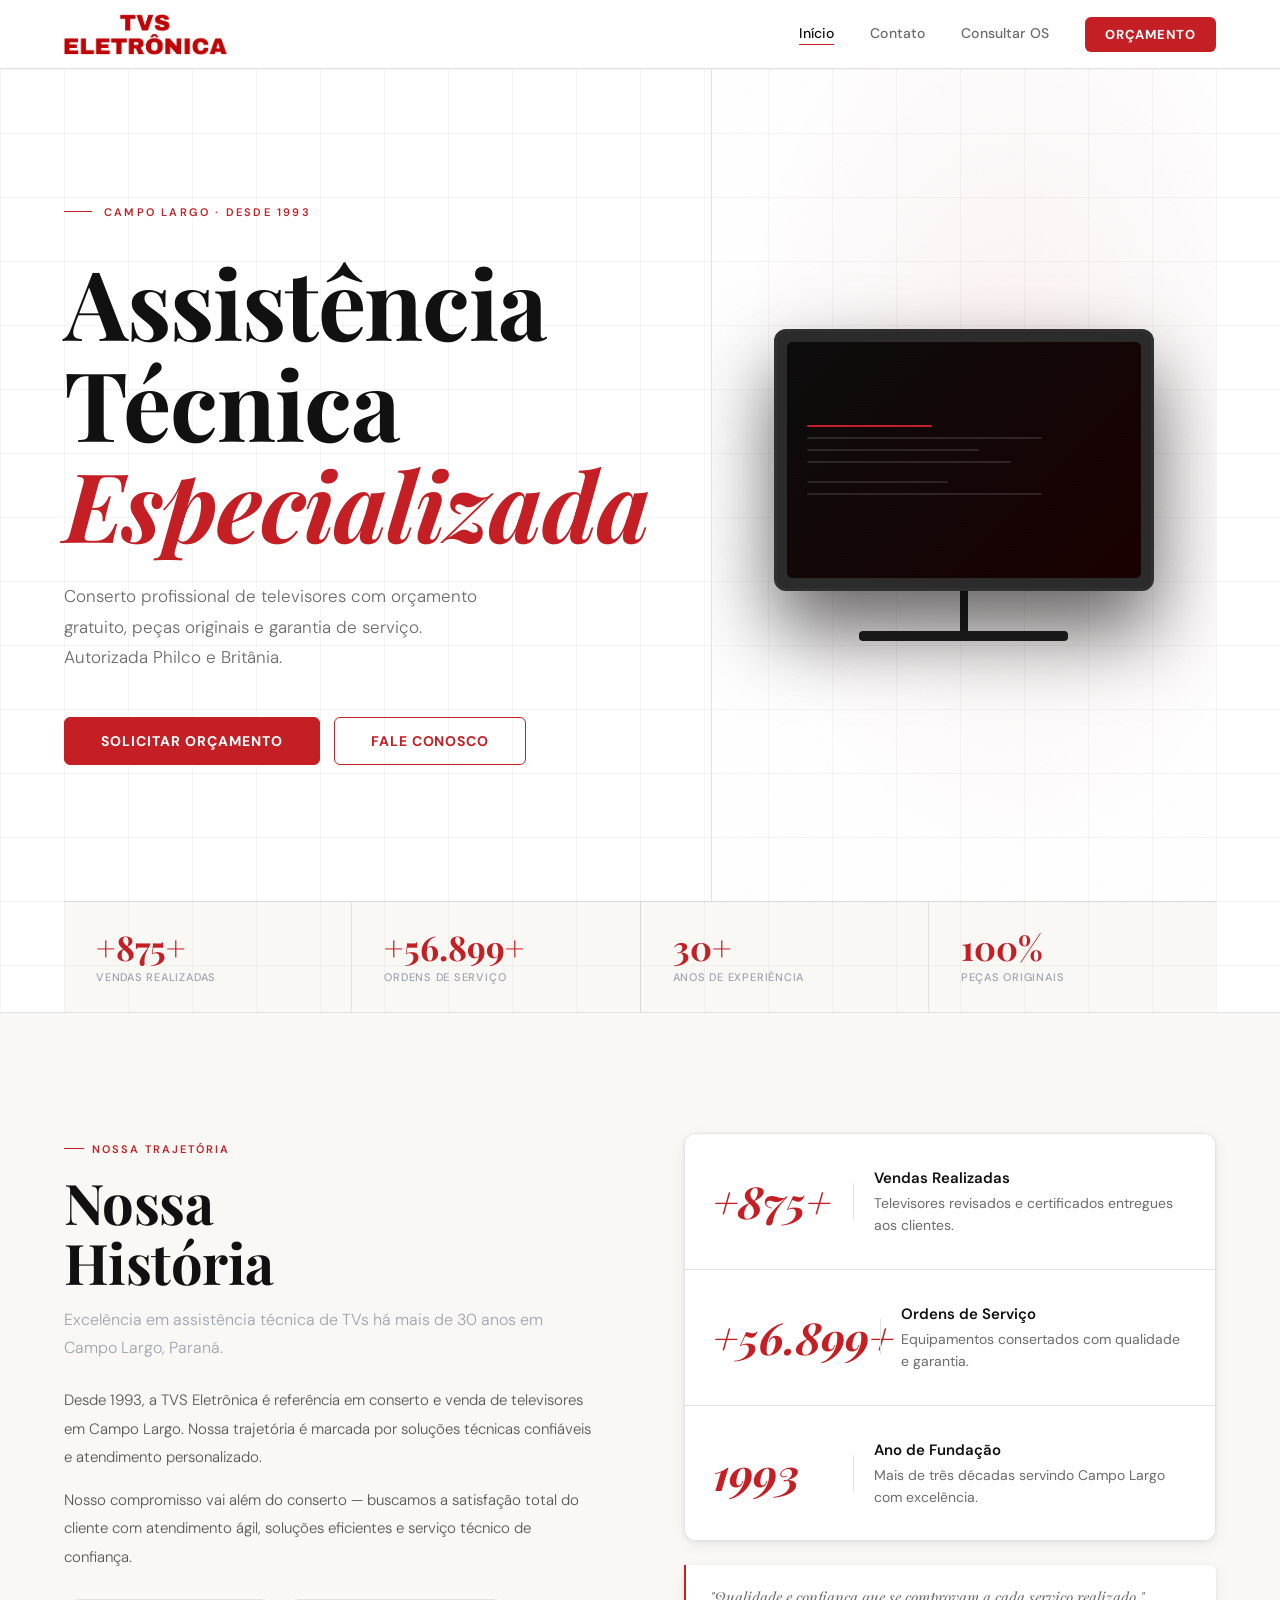
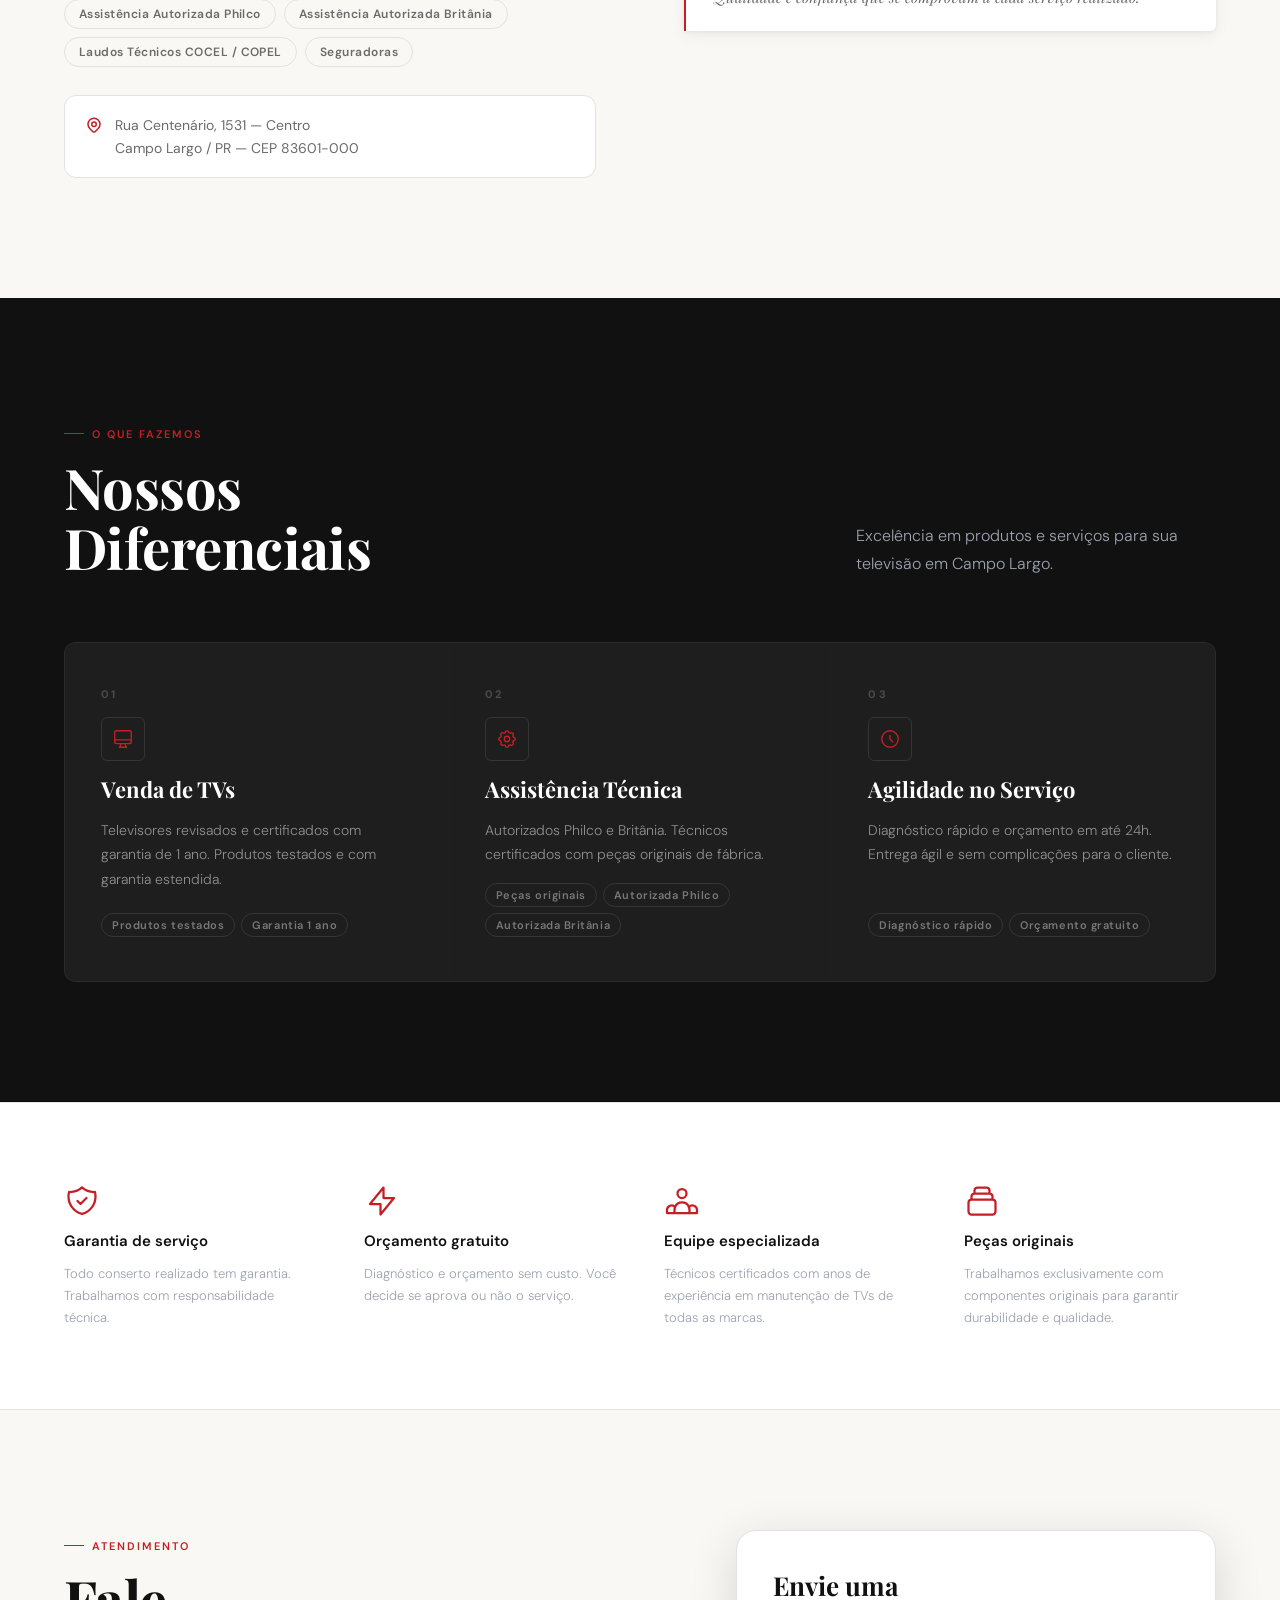
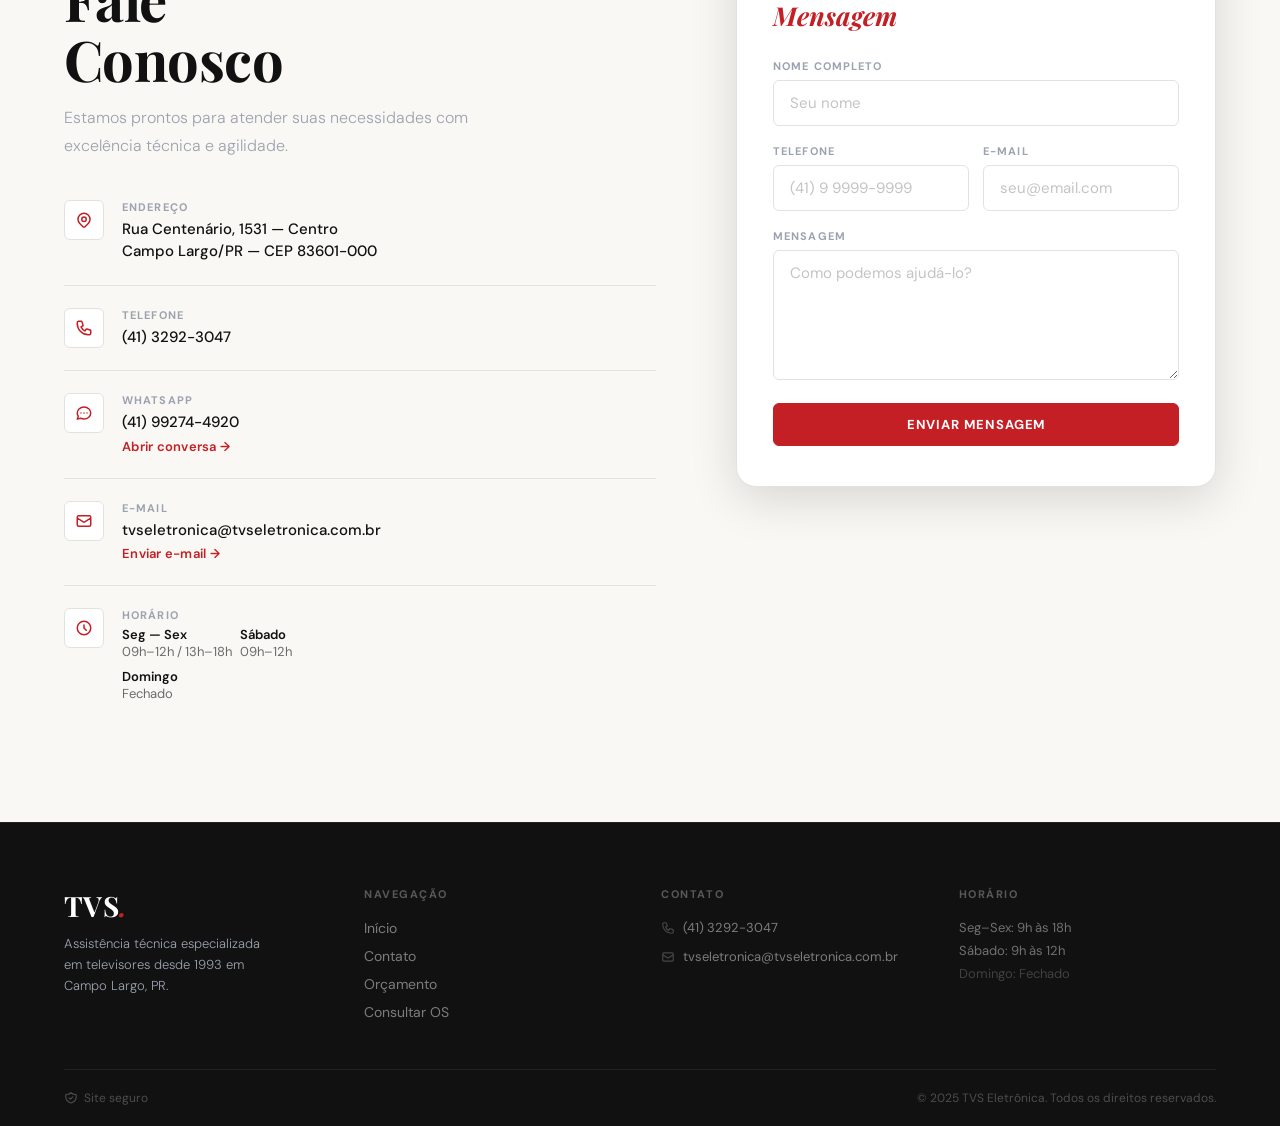
==== index.html @ 5da354c0 "Initial commit" ====
<!DOCTYPE html>
<html lang="pt-BR">
<head>
  <meta charset="UTF-8" />
  <meta name="viewport" content="width=device-width, initial-scale=1.0" />
  <title>TVS Eletrônica | Assistência Técnica em Campo Largo</title>
  <meta name="description" content="Assistência técnica especializada em televisores em Campo Largo/PR. +30 anos, autorizada Philco e Britânia. Orçamento gratuito." />
  <link rel="icon" type="image/x-icon"  href="img/favicon.ico" />
  <link rel="icon" type="image/svg+xml" href="img/favicon.svg" />
  <link rel="icon" type="image/png" sizes="96x96" href="img/favicon-96x96.png" />
  <link rel="apple-touch-icon" href="img/apple-touch-icon.png" />
  <link rel="stylesheet" href="css/style.css" />
</head>
<body>

<div id="page-loader"><div class="loader-mark">TVS<em>.</em></div></div>
<div id="toast-container" class="toast-wrap"></div>

<!-- ===== HEADER ===== -->
<header class="site-header">
  <div class="container header-inner">
    <a href="/" class="site-logo">
      <img src="img/tvs-logo.png"
           onerror="this.style.display='none';this.nextElementSibling.style.display='flex'"
           class="logo-img" alt="TVS Eletrônica" />
      <span class="logo-text" style="display:none">TVS<em>.</em></span>
    </a>
    <nav class="site-nav">
      <a href="/"        class="nav-link active">Início</a>
      <a href="/contato"      class="nav-link">Contato</a>
      <a href="/consultar-os" class="nav-link">Consultar OS</a>
      <a href="/orcamento"    class="btn-cta-nav">Orçamento</a>
    </nav>
    <button id="hamburger" class="hamburger" aria-label="Menu">
      <span></span><span></span><span></span>
    </button>
  </div>
</header>

<!-- Mobile Drawer -->
<div id="mobile-drawer" class="mobile-drawer">
  <div id="drawer-back" class="drawer-back"></div>
  <div class="drawer-panel">
    <button id="drawer-close" class="drawer-close">&#x2715;</button>
    <img src="img/tvs-logo.png"
         onerror="this.style.display='none'" class="drawer-logo" alt="TVS" />
    <nav class="drawer-nav">
      <a href="/"        class="drawer-link">Início</a>
      <a href="/contato"      class="drawer-link">Contato</a>
      <a href="/consultar-os" class="drawer-link">Consultar OS</a>
      <a href="/orcamento"    class="drawer-link">Solicitar Orçamento →</a>
    </nav>
  </div>
</div>

<!-- ===== HERO ===== -->
<section class="hero">
  <div class="hero__grid container">
    <!-- Left -->
    <div class="hero__left">
      <div class="hero__eyebrow">
        <span class="hero__eyebrow-line"></span>
        Campo Largo · Desde 1993
      </div>

      <h1 class="hero__title">
        Assistência<br>
        Técnica<br>
        <em>Especializada</em>
      </h1>

      <p class="hero__desc">
        Conserto profissional de televisores com orçamento gratuito,
        peças originais e garantia de serviço. Autorizada Philco e Britânia.
      </p>

      <div class="hero__actions">
        <a href="/orcamento" class="btn btn--solid btn--lg">Solicitar Orçamento</a>
        <a href="/contato"   class="btn btn--outline btn--lg">Fale Conosco</a>
      </div>
    </div>

    <!-- Right — TV visual -->
    <div class="hero__right">
      <div class="hero__right-bg"></div>
      <div class="hero__right-noise"></div>
      <div class="tv-scene">
        <div class="tv-body">
          <div class="tv-screen">
            <div class="tv-content">
              <div class="tv-line tv-line--red"></div>
              <div class="tv-line tv-line--mid"></div>
              <div class="tv-line tv-line--short"></div>
              <div class="tv-line" style="width:65%"></div>
              <div class="tv-line" style="width:45%;margin-top:8px"></div>
              <div class="tv-line tv-line--mid"></div>
            </div>
            <div class="tv-logo-on-screen">TVS</div>
          </div>
          <div class="tv-led"></div>
        </div>
        <div class="tv-neck"></div>
        <div class="tv-base"></div>
      </div>
    </div>
  </div>

  <!-- Stats bar -->
  <div class="hero__stats container" style="padding-left:0;padding-right:0">
    <div class="hero__stat">
      <div class="hero__stat-num" data-counter data-target="1000" data-suffix="+" data-prefix="+">+1.000</div>
      <div class="hero__stat-label">Vendas realizadas</div>
    </div>
    <div class="hero__stat">
      <div class="hero__stat-num" data-counter data-target="65000" data-suffix="+" data-prefix="+">+65.000</div>
      <div class="hero__stat-label">Ordens de serviço</div>
    </div>
    <div class="hero__stat">
      <div class="hero__stat-num">30+</div>
      <div class="hero__stat-label">Anos de experiência</div>
    </div>
    <div class="hero__stat">
      <div class="hero__stat-num">100%</div>
      <div class="hero__stat-label">Peças originais</div>
    </div>
  </div>
</section>

<!-- ===== ABOUT / HISTORY ===== -->
<section class="about">
  <div class="container">
    <div class="about__grid">
      <!-- Left text -->
      <div class="reveal-left">
        <span class="section-label">Nossa Trajetória</span>
        <h2 class="section-title">Nossa<br>História</h2>
        <p class="section-sub">Excelência em assistência técnica de TVs há mais de 30 anos em Campo Largo, Paraná.</p>

        <div class="about__body">
          <p>Desde 1993, a TVS Eletrônica é referência em conserto e venda de televisores em Campo Largo. Nossa trajetória é marcada por soluções técnicas confiáveis e atendimento personalizado.</p>
          <p>Nosso compromisso vai além do conserto — buscamos a satisfação total do cliente com atendimento ágil, soluções eficientes e serviço técnico de confiança.</p>
        </div>

        <div class="about__certs">
          <span class="cert-tag">Assistência Autorizada Philco</span>
          <span class="cert-tag">Assistência Autorizada Britânia</span>
          <span class="cert-tag">Laudos Técnicos COCEL / COPEL</span>
          <span class="cert-tag">Seguradoras</span>
        </div>

        <div class="about__address">
          <svg fill="none" stroke="currentColor" viewBox="0 0 24 24">
            <path stroke-linecap="round" stroke-linejoin="round" stroke-width="2"
                  d="M17.657 16.657L13.414 20.9a1.998 1.998 0 01-2.827 0l-4.244-4.243a8 8 0 1111.314 0z"/>
            <path stroke-linecap="round" stroke-linejoin="round" stroke-width="2" d="M15 11a3 3 0 11-6 0 3 3 0 016 0z"/>
          </svg>
          <p>Rua Centenário, 1531 — Centro<br>Campo Largo / PR — CEP 83601-000</p>
        </div>
      </div>

      <!-- Right achievements -->
      <div class="reveal-right">
        <div class="about__right">
          <div class="achiev-item">
            <div class="achiev-num" data-counter data-target="1000" data-suffix="+" data-prefix="+">+1.000</div>
            <div class="achiev-divider"></div>
            <div class="achiev-text">
              <strong>Vendas Realizadas</strong>
              Televisores revisados e certificados entregues aos clientes.
            </div>
          </div>
          <div class="achiev-item">
            <div class="achiev-num" data-counter data-target="65000" data-suffix="+" data-prefix="+">+65.000</div>
            <div class="achiev-divider"></div>
            <div class="achiev-text">
              <strong>Ordens de Serviço</strong>
              Equipamentos consertados com qualidade e garantia.
            </div>
          </div>
          <div class="achiev-item">
            <div class="achiev-num">1993</div>
            <div class="achiev-divider"></div>
            <div class="achiev-text">
              <strong>Ano de Fundação</strong>
              Mais de três décadas servindo Campo Largo com excelência.
            </div>
          </div>
        </div>

        <div class="about__quote">
          <p>"Qualidade e confiança que se comprovam a cada serviço realizado."</p>
        </div>
      </div>
    </div>
  </div>
</section>

<!-- ===== SERVICES ===== -->
<section class="services">
  <div class="container">
    <div class="services__header">
      <div>
        <span class="section-label" style="color:var(--red)">O que fazemos</span>
        <h2 class="section-title section-title--white">Nossos<br>Diferenciais</h2>
      </div>
      <p class="section-sub">Excelência em produtos e serviços para sua televisão em Campo Largo.</p>
    </div>

    <div class="services__grid reveal">
      <!-- Card 1 -->
      <div class="service-card">
        <span class="service-num">01</span>
        <div class="service-icon">
          <svg fill="none" stroke="currentColor" viewBox="0 0 24 24">
            <path stroke-linecap="round" stroke-linejoin="round" stroke-width="1.5"
                  d="M9.75 17L9 20l-1 1h8l-1-1-.75-3M3 13h18M5 17h14a2 2 0 002-2V5a2 2 0 00-2-2H5a2 2 0 00-2 2v10a2 2 0 002 2z"/>
          </svg>
        </div>
        <div class="service-title">Venda de TVs</div>
        <p class="service-text">Televisores revisados e certificados com garantia de 1 ano. Produtos testados e com garantia estendida.</p>
        <div class="service-tags">
          <span class="service-tag">Produtos testados</span>
          <span class="service-tag">Garantia 1 ano</span>
        </div>
      </div>

      <!-- Card 2 -->
      <div class="service-card">
        <span class="service-num">02</span>
        <div class="service-icon">
          <svg fill="none" stroke="currentColor" viewBox="0 0 24 24">
            <path stroke-linecap="round" stroke-linejoin="round" stroke-width="1.5"
                  d="M10.325 4.317c.426-1.756 2.924-1.756 3.35 0a1.724 1.724 0 002.573 1.066c1.543-.94 3.31.826 2.37 2.37a1.724 1.724 0 001.065 2.572c1.756.426 1.756 2.924 0 3.35a1.724 1.724 0 00-1.066 2.573c.94 1.543-.826 3.31-2.37 2.37a1.724 1.724 0 00-2.572 1.065c-.426 1.756-2.924 1.756-3.35 0a1.724 1.724 0 00-2.573-1.066c-1.543.94-3.31-.826-2.37-2.37a1.724 1.724 0 00-1.065-2.572c-1.756-.426-1.756-2.924 0-3.35a1.724 1.724 0 001.066-2.573c-.94-1.543.826-3.31 2.37-2.37.996.608 2.296.07 2.572-1.065z"/>
            <path stroke-linecap="round" stroke-linejoin="round" stroke-width="1.5" d="M15 12a3 3 0 11-6 0 3 3 0 016 0z"/>
          </svg>
        </div>
        <div class="service-title">Assistência Técnica</div>
        <p class="service-text">Autorizados Philco e Britânia. Técnicos certificados com peças originais de fábrica.</p>
        <div class="service-tags">
          <span class="service-tag">Peças originais</span>
          <span class="service-tag">Autorizada Philco</span>
          <span class="service-tag">Autorizada Britânia</span>
        </div>
      </div>

      <!-- Card 3 -->
      <div class="service-card">
        <span class="service-num">03</span>
        <div class="service-icon">
          <svg fill="none" stroke="currentColor" viewBox="0 0 24 24">
            <path stroke-linecap="round" stroke-linejoin="round" stroke-width="1.5"
                  d="M12 8v4l3 3m6-3a9 9 0 11-18 0 9 9 0 0118 0z"/>
          </svg>
        </div>
        <div class="service-title">Agilidade no Serviço</div>
        <p class="service-text">Diagnóstico rápido e orçamento em até 24h. Entrega ágil e sem complicações para o cliente.</p>
        <div class="service-tags">
          <span class="service-tag">Diagnóstico rápido</span>
          <span class="service-tag">Orçamento gratuito</span>
        </div>
      </div>
    </div>
  </div>
</section>

<!-- ===== WHY US ===== -->
<section class="whyus">
  <div class="container">
    <div class="whyus__grid">
      <div class="why-item reveal" data-delay="0">
        <div class="why-icon">
          <svg fill="none" stroke="currentColor" viewBox="0 0 24 24">
            <path stroke-linecap="round" stroke-linejoin="round" stroke-width="1.5"
                  d="M9 12l2 2 4-4m5.618-4.016A11.955 11.955 0 0112 2.944a11.955 11.955 0 01-8.618 3.04A12.02 12.02 0 003 9c0 5.591 3.824 10.29 9 11.622 5.176-1.332 9-6.03 9-11.622 0-1.042-.133-2.052-.382-3.016z"/>
          </svg>
        </div>
        <div class="why-title">Garantia de serviço</div>
        <div class="why-text">Todo conserto realizado tem garantia. Trabalhamos com responsabilidade técnica.</div>
      </div>
      <div class="why-item reveal" data-delay="100">
        <div class="why-icon">
          <svg fill="none" stroke="currentColor" viewBox="0 0 24 24">
            <path stroke-linecap="round" stroke-linejoin="round" stroke-width="1.5"
                  d="M13 10V3L4 14h7v7l9-11h-7z"/>
          </svg>
        </div>
        <div class="why-title">Orçamento gratuito</div>
        <div class="why-text">Diagnóstico e orçamento sem custo. Você decide se aprova ou não o serviço.</div>
      </div>
      <div class="why-item reveal" data-delay="200">
        <div class="why-icon">
          <svg fill="none" stroke="currentColor" viewBox="0 0 24 24">
            <path stroke-linecap="round" stroke-linejoin="round" stroke-width="1.5"
                  d="M17 20h5v-2a3 3 0 00-5.356-1.857M17 20H7m10 0v-2c0-.656-.126-1.283-.356-1.857M7 20H2v-2a3 3 0 015.356-1.857M7 20v-2c0-.656.126-1.283.356-1.857m0 0a5.002 5.002 0 019.288 0M15 7a3 3 0 11-6 0 3 3 0 016 0z"/>
          </svg>
        </div>
        <div class="why-title">Equipe especializada</div>
        <div class="why-text">Técnicos certificados com anos de experiência em manutenção de TVs de todas as marcas.</div>
      </div>
      <div class="why-item reveal" data-delay="300">
        <div class="why-icon">
          <svg fill="none" stroke="currentColor" viewBox="0 0 24 24">
            <path stroke-linecap="round" stroke-linejoin="round" stroke-width="1.5"
                  d="M19 11H5m14 0a2 2 0 012 2v6a2 2 0 01-2 2H5a2 2 0 01-2-2v-6a2 2 0 012-2m14 0V9a2 2 0 00-2-2M5 11V9a2 2 0 012-2m0 0V5a2 2 0 012-2h6a2 2 0 012 2v2M7 7h10"/>
          </svg>
        </div>
        <div class="why-title">Peças originais</div>
        <div class="why-text">Trabalhamos exclusivamente com componentes originais para garantir durabilidade e qualidade.</div>
      </div>
    </div>
  </div>
</section>

<!-- ===== CONTACT ===== -->
<section class="contact" id="contato">
  <div class="container">
    <div class="contact__grid">
      <!-- Info -->
      <div class="reveal-left">
        <span class="section-label">Atendimento</span>
        <h2 class="section-title">Fale<br>Conosco</h2>
        <p class="section-sub">Estamos prontos para atender suas necessidades com excelência técnica e agilidade.</p>

        <div class="contact-info" style="margin-top:40px">
          <div class="contact-row">
            <div class="contact-icon">
              <svg fill="none" stroke="currentColor" viewBox="0 0 24 24">
                <path stroke-linecap="round" stroke-linejoin="round" stroke-width="2"
                      d="M17.657 16.657L13.414 20.9a1.998 1.998 0 01-2.827 0l-4.244-4.243a8 8 0 1111.314 0z"/>
                <path stroke-linecap="round" stroke-linejoin="round" stroke-width="2" d="M15 11a3 3 0 11-6 0 3 3 0 016 0z"/>
              </svg>
            </div>
            <div>
              <div class="contact-row-label">Endereço</div>
              <div class="contact-row-value">Rua Centenário, 1531 — Centro<br>Campo Largo/PR — CEP 83601-000</div>
            </div>
          </div>

          <div class="contact-row">
            <div class="contact-icon">
              <svg fill="none" stroke="currentColor" viewBox="0 0 24 24">
                <path stroke-linecap="round" stroke-linejoin="round" stroke-width="2"
                      d="M3 5a2 2 0 012-2h3.28a1 1 0 01.948.684l1.498 4.493a1 1 0 01-.502 1.21l-2.257 1.13a11.042 11.042 0 005.516 5.516l1.13-2.257a1 1 0 011.21-.502l4.493 1.498a1 1 0 01.684.949V19a2 2 0 01-2 2h-1C9.716 21 3 14.284 3 6V5z"/>
              </svg>
            </div>
            <div>
              <div class="contact-row-label">Telefone</div>
              <div class="contact-row-value">(41) 3292-3047</div>
            </div>
          </div>

          <div class="contact-row">
            <div class="contact-icon">
              <svg fill="none" stroke="currentColor" viewBox="0 0 24 24">
                <path stroke-linecap="round" stroke-linejoin="round" stroke-width="2"
                      d="M8 12h.01M12 12h.01M16 12h.01M21 12c0 4.418-4.03 8-9 8a9.863 9.863 0 01-4.255-.949L3 20l1.395-3.72C3.512 15.042 3 13.574 3 12c0-4.418 4.03-8 9-8s9 3.582 9 8z"/>
              </svg>
            </div>
            <div>
              <div class="contact-row-label">WhatsApp</div>
              <div class="contact-row-value">(41) 99274-4920</div>
              <a href="https://wa.me/5541992744920" class="contact-row-link" target="_blank" rel="noopener">
                Abrir conversa →
              </a>
            </div>
          </div>

          <div class="contact-row">
            <div class="contact-icon">
              <svg fill="none" stroke="currentColor" viewBox="0 0 24 24">
                <path stroke-linecap="round" stroke-linejoin="round" stroke-width="2"
                      d="M3 8l7.89 5.26a2 2 0 002.22 0L21 8M5 19h14a2 2 0 002-2V7a2 2 0 00-2-2H5a2 2 0 00-2 2v10a2 2 0 002 2z"/>
              </svg>
            </div>
            <div>
              <div class="contact-row-label">E-mail</div>
              <div class="contact-row-value">tvseletronica@tvseletronica.com.br</div>
              <a href="mailto:tvseletronica@tvseletronica.com.br" class="contact-row-link">
                Enviar e-mail →
              </a>
            </div>
          </div>

          <div class="contact-row">
            <div class="contact-icon">
              <svg fill="none" stroke="currentColor" viewBox="0 0 24 24">
                <path stroke-linecap="round" stroke-linejoin="round" stroke-width="2"
                      d="M12 8v4l3 3m6-3a9 9 0 11-18 0 9 9 0 0118 0z"/>
              </svg>
            </div>
            <div>
              <div class="contact-row-label">Horário</div>
              <div class="hours-grid" style="margin-top:2px">
                <div class="hours-item"><strong>Seg — Sex</strong>09h–12h / 13h–18h</div>
                <div class="hours-item"><strong>Sábado</strong>09h–12h</div>
                <div class="hours-item"><strong>Domingo</strong>Fechado</div>
              </div>
            </div>
          </div>
        </div>
      </div>

      <!-- Form -->
      <div class="reveal-right">
        <div class="form-card">
          <div class="form-card-title">Envie uma<br><span>Mensagem</span></div>
          <form id="home-form">
            <div class="form-group">
              <label class="form-label" for="hf-name">Nome completo</label>
              <input id="hf-name" name="name" type="text" class="form-input" placeholder="Seu nome" required />
            </div>
            <div class="form-row">
              <div class="form-group">
                <label class="form-label" for="hf-phone">Telefone</label>
                <input id="hf-phone" name="phone" type="tel" class="form-input" placeholder="(41) 9 9999-9999" required />
              </div>
              <div class="form-group">
                <label class="form-label" for="hf-email">E-mail</label>
                <input id="hf-email" name="email" type="email" class="form-input" placeholder="seu@email.com" />
              </div>
            </div>
            <div class="form-group">
              <label class="form-label" for="hf-msg">Mensagem</label>
              <textarea id="hf-msg" name="message" class="form-textarea" rows="5" placeholder="Como podemos ajudá-lo?"></textarea>
            </div>
            <button id="home-form-btn" type="submit" class="btn btn--solid" style="width:100%">
              Enviar Mensagem
            </button>
          </form>
        </div>
      </div>
    </div>
  </div>
</section>

<!-- ===== FOOTER ===== -->
<footer class="site-footer">
  <div class="container">
    <div class="footer-top">
      <div>
        <div class="footer-brand-name">TVS<em>.</em></div>
        <p class="footer-brand-desc">Assistência técnica especializada em televisores desde 1993 em Campo Largo, PR.</p>
      </div>
      <div>
        <p class="footer-col-title">Navegação</p>
        <div class="footer-links">
          <a href="/"        class="footer-link">Início</a>
          <a href="/contato"      class="footer-link">Contato</a>
          <a href="/orcamento"    class="footer-link">Orçamento</a>
          <a href="/consultar-os" class="footer-link">Consultar OS</a>
        </div>
      </div>
      <div>
        <p class="footer-col-title">Contato</p>
        <div class="footer-contact-list">
          <div class="footer-contact-item">
            <svg fill="none" stroke="currentColor" viewBox="0 0 24 24"><path stroke-linecap="round" stroke-linejoin="round" stroke-width="2" d="M3 5a2 2 0 012-2h3.28a1 1 0 01.948.684l1.498 4.493a1 1 0 01-.502 1.21l-2.257 1.13a11.042 11.042 0 005.516 5.516l1.13-2.257a1 1 0 011.21-.502l4.493 1.498a1 1 0 01.684.949V19a2 2 0 01-2 2h-1C9.716 21 3 14.284 3 6V5z"/></svg>
            (41) 3292-3047
          </div>
          <div class="footer-contact-item">
            <svg fill="none" stroke="currentColor" viewBox="0 0 24 24"><path stroke-linecap="round" stroke-linejoin="round" stroke-width="2" d="M3 8l7.89 5.26a2 2 0 002.22 0L21 8M5 19h14a2 2 0 002-2V7a2 2 0 00-2-2H5a2 2 0 00-2 2v10a2 2 0 002 2z"/></svg>
            tvseletronica@tvseletronica.com.br
          </div>
        </div>
      </div>
      <div>
        <p class="footer-col-title">Horário</p>
        <div class="footer-hours-list">
          <div class="footer-hours-item">Seg–Sex: 9h às 18h</div>
          <div class="footer-hours-item">Sábado: 9h às 12h</div>
          <div class="footer-hours-item" style="color:rgba(255,255,255,.2)">Domingo: Fechado</div>
        </div>
      </div>
    </div>
    <div class="footer-bottom">
      <div class="footer-bottom-secure">
        <svg fill="none" stroke="currentColor" viewBox="0 0 24 24"><path stroke-linecap="round" stroke-linejoin="round" stroke-width="2" d="M9 12l2 2 4-4m5.618-4.016A11.955 11.955 0 0112 2.944a11.955 11.955 0 01-8.618 3.04A12.02 12.02 0 003 9c0 5.591 3.824 10.29 9 11.622 5.176-1.332 9-6.03 9-11.622 0-1.042-.133-2.052-.382-3.016z"/></svg>
        Site seguro
      </div>
      <p>© 2025 TVS Eletrônica. Todos os direitos reservados.</p>
    </div>
  </div>
</footer>

<script src="js/main.js"></script>
<script src="js/api.js"></script>
<script>
  handleContactForm({ formId:'home-form', btnId:'home-form-btn', subject:'Contato via site' });
</script>
</body>
</html>
---- css/style.css ----
/* ================================================================
   TVS Eletrônica — Design System v3
   Concept: "Editorial Precision"
   Fonts: Playfair Display (serif headings) + DM Sans (body)
   Colors: White · Red #C41F24 · Ink #111111
   ================================================================ */

@import url('https://fonts.googleapis.com/css2?family=Playfair+Display:ital,wght@0,400;0,600;0,700;1,400;1,600;1,700&family=DM+Sans:opsz,wght@9..40,300;9..40,400;9..40,500;9..40,600;9..40,700&display=swap');

/* ─── Variables ─────────────────────────────────────────────── */
:root {
  --red:      #C41F24;
  --red-dark: #9A1218;
  --red-dim:  rgba(196,31,36,.08);
  --red-mid:  rgba(196,31,36,.15);

  --black:  #080808;
  --ink:    #111111;
  --steel:  #1E1E1E;
  --zinc:   #2B2B2B;
  --mute:   #6B6B6B;
  --silver: #9CA3AF;
  --border:    rgba(255,255,255,.07);
  --border-lt: #E4E2DE;
  --surface:   #F5F3EF;
  --white:  #FFFFFF;
  --cream:  #FAF8F4;

  --display: 'Playfair Display', Georgia, serif;
  --body:    'DM Sans', system-ui, sans-serif;

  --ease: cubic-bezier(.4,0,.2,1);
  --t:    .22s;

  --r-sm: 6px;
  --r-md: 12px;
  --r-lg: 20px;

  --shadow:    0 1px 4px rgba(0,0,0,.06), 0 4px 16px rgba(0,0,0,.06);
  --shadow-md: 0 4px 24px rgba(0,0,0,.1);
  --shadow-lg: 0 12px 48px rgba(0,0,0,.14);
}

/* ─── Reset ─────────────────────────────────────────────────── */
*,*::before,*::after{box-sizing:border-box;margin:0;padding:0}
html{font-size:16px;scroll-behavior:smooth}
body{font-family:var(--body);color:var(--ink);background:var(--white);-webkit-font-smoothing:antialiased;overflow-x:hidden}
img{max-width:100%;height:auto;display:block}
a{color:inherit;text-decoration:none}
ul{list-style:none}
button{cursor:pointer;font-family:var(--body)}
input,textarea,select{font-family:var(--body)}

/* ─── Utilities ─────────────────────────────────────────────── */
.container{width:min(90%,1160px);margin:0 auto}
.container--sm{width:min(90%,780px);margin:0 auto}

/* ================================================================
   HEADER
   ================================================================ */
.site-header{
  position:sticky;top:0;z-index:900;
  background:rgba(255,255,255,.95);
  backdrop-filter:blur(16px);
  -webkit-backdrop-filter:blur(16px);
  border-bottom:1px solid var(--border-lt);
}
.header-inner{display:flex;align-items:center;justify-content:space-between;height:68px}

.site-logo{display:flex;align-items:center;gap:10px;flex-shrink:0}
.logo-img{height:42px;width:auto}
.logo-text{font-family:var(--display);font-size:26px;font-weight:700;letter-spacing:.01em;color:var(--ink)}
.logo-text em{color:var(--red);font-style:italic}

.site-nav{display:flex;align-items:center;gap:36px}
.nav-link{
  font-size:14px;font-weight:500;color:var(--mute);letter-spacing:.01em;
  position:relative;padding-bottom:2px;transition:color var(--t) var(--ease);
}
.nav-link::after{
  content:'';position:absolute;bottom:-1px;left:0;
  width:0;height:1.5px;background:var(--red);transition:width var(--t) var(--ease);
}
.nav-link:hover,.nav-link.active{color:var(--ink)}
.nav-link:hover::after,.nav-link.active::after{width:100%}

.btn-cta-nav{
  font-family:var(--body);font-size:13px;font-weight:700;
  letter-spacing:.06em;text-transform:uppercase;
  color:var(--white);background:var(--red);
  padding:9px 20px;border-radius:var(--r-sm);
  transition:background var(--t) var(--ease),transform var(--t) var(--ease);
}
.btn-cta-nav:hover{background:var(--red-dark);transform:translateY(-1px)}

.hamburger{display:none;flex-direction:column;gap:5px;background:none;border:none;padding:4px;z-index:1100}
.hamburger span{display:block;width:24px;height:1.5px;background:var(--ink);border-radius:2px;transition:transform var(--t),opacity var(--t)}
.hamburger.open span:nth-child(1){transform:translateY(6.5px) rotate(45deg)}
.hamburger.open span:nth-child(2){opacity:0}
.hamburger.open span:nth-child(3){transform:translateY(-6.5px) rotate(-45deg)}

.mobile-drawer{position:fixed;inset:0;z-index:1050;pointer-events:none}
.drawer-back{position:absolute;inset:0;background:rgba(0,0,0,.55);backdrop-filter:blur(4px);opacity:0;transition:opacity .3s}
.drawer-panel{
  position:absolute;top:0;left:0;width:78vw;max-width:300px;height:100%;
  background:var(--white);border-right:1px solid var(--border-lt);
  transform:translateX(-100%);transition:transform .3s var(--ease);
  padding:28px 24px;display:flex;flex-direction:column;gap:28px;
}
.mobile-drawer.open{pointer-events:all}
.mobile-drawer.open .drawer-back{opacity:1}
.mobile-drawer.open .drawer-panel{transform:translateX(0)}
.drawer-logo{height:38px;width:auto;object-fit:contain}
.drawer-close{position:absolute;top:20px;right:20px;background:none;border:none;font-size:18px;color:var(--silver);transition:color var(--t)}
.drawer-close:hover{color:var(--ink)}
.drawer-nav{display:flex;flex-direction:column}
.drawer-link{
  font-size:15px;font-weight:500;color:var(--ink);
  padding:14px 0;border-bottom:1px solid var(--border-lt);
  transition:color var(--t),padding-left var(--t);
}
.drawer-link:hover{color:var(--red);padding-left:4px}
.drawer-link:last-child{border:none;color:var(--red);font-weight:600}

@media(max-width:860px){.site-nav{display:none}.hamburger{display:flex}}

/* ================================================================
   BUTTONS
   ================================================================ */
.btn{
  display:inline-flex;align-items:center;justify-content:center;gap:8px;
  font-family:var(--body);font-weight:700;letter-spacing:.07em;text-transform:uppercase;
  font-size:13px;border-radius:var(--r-sm);border:1.5px solid transparent;
  padding:12px 28px;transition:all var(--t) var(--ease);white-space:nowrap;
}
.btn--lg{padding:14px 36px;font-size:14px}
.btn--sm{padding:8px 18px;font-size:12px}
.btn:disabled{opacity:.45;cursor:not-allowed;pointer-events:none}

.btn--solid{background:var(--red);color:var(--white);border-color:var(--red)}
.btn--solid:hover{background:var(--red-dark);border-color:var(--red-dark);transform:translateY(-2px);box-shadow:0 8px 20px rgba(196,31,36,.28)}

.btn--ghost{background:transparent;color:var(--white);border-color:rgba(255,255,255,.35)}
.btn--ghost:hover{border-color:var(--white);background:rgba(255,255,255,.1)}

.btn--outline{background:transparent;color:var(--red);border-color:var(--red)}
.btn--outline:hover{background:var(--red);color:var(--white)}

.btn--outline-dark{background:transparent;color:var(--ink);border-color:var(--border-lt)}
.btn--outline-dark:hover{border-color:var(--ink)}

/* ================================================================
   HERO
   ================================================================ */
.hero{
  background:var(--white);
  min-height:calc(100vh - 68px);
  display:grid;position:relative;overflow:hidden;
  border-bottom:1px solid var(--border-lt);
}
.hero::before{
  content:'';position:absolute;inset:0;
  background-image:
    linear-gradient(rgba(0,0,0,.04) 1px,transparent 1px),
    linear-gradient(90deg,rgba(0,0,0,.04) 1px,transparent 1px);
  background-size:64px 64px;pointer-events:none;
}
.hero__grid{display:grid;grid-template-columns:1fr 1fr;min-height:inherit}

.hero__left{
  padding:88px 60px 88px 0;
  display:flex;flex-direction:column;justify-content:center;
  position:relative;z-index:1;border-right:1px solid var(--border-lt);
}
.hero__eyebrow{
  display:flex;align-items:center;gap:12px;
  font-size:11px;font-weight:600;letter-spacing:.2em;text-transform:uppercase;
  color:var(--red);margin-bottom:32px;
}
.hero__eyebrow-line{width:28px;height:1px;background:var(--red)}

.hero__title{
  font-family:var(--display);
  font-size:clamp(52px,7.5vw,96px);
  font-weight:700;line-height:1.05;letter-spacing:-.01em;
  color:var(--ink);margin-bottom:28px;
}
.hero__title em{font-style:italic;color:var(--red)}

.hero__desc{
  font-size:17px;font-weight:300;line-height:1.8;
  color:var(--mute);max-width:440px;margin-bottom:44px;
}
.hero__actions{display:flex;gap:14px;flex-wrap:wrap}

.hero__right{position:relative;display:flex;align-items:center;justify-content:center;overflow:hidden}
.hero__right-bg{position:absolute;inset:0;background:radial-gradient(ellipse at 60% 40%,rgba(196,31,36,.06) 0%,transparent 65%)}
.hero__right-noise{
  position:absolute;inset:0;opacity:.04;
  background-image:url("data:image/svg+xml,%3Csvg viewBox='0 0 256 256' xmlns='http://www.w3.org/2000/svg'%3E%3Cfilter id='noise'%3E%3CfeTurbulence type='fractalNoise' baseFrequency='.9' numOctaves='4' stitchTiles='stitch'/%3E%3C/filter%3E%3Crect width='100%25' height='100%25' filter='url(%23noise)'/%3E%3C/svg%3E");
  background-size:200px 200px;
}

/* TV illustration */
.tv-scene{position:relative;width:380px;max-width:90%;display:flex;flex-direction:column;align-items:center;z-index:1}
.tv-body{
  width:100%;aspect-ratio:16/11;background:var(--zinc);
  border-radius:12px;border:3px solid #303030;
  position:relative;overflow:hidden;box-shadow:0 40px 80px rgba(0,0,0,.6);
}
.tv-screen{
  position:absolute;inset:10px;background:#000;
  border-radius:6px;overflow:hidden;
  display:flex;align-items:center;justify-content:center;
}
.tv-screen::before{
  content:'';position:absolute;inset:0;
  background:repeating-linear-gradient(0deg,rgba(0,0,0,.06) 0px,rgba(0,0,0,.06) 1px,transparent 1px,transparent 3px);
  pointer-events:none;z-index:3;
}
.tv-screen::after{
  content:'';position:absolute;top:-60%;left:0;right:0;height:60%;
  background:linear-gradient(to bottom,transparent,rgba(255,255,255,.03),transparent);
  animation:scanline 3s linear infinite;z-index:2;
}
@keyframes scanline{to{top:110%}}

.tv-content{
  position:relative;z-index:1;width:100%;height:100%;padding:20px;
  background:linear-gradient(135deg,#0d0d0d 0%,#1a0000 100%);
  display:flex;flex-direction:column;justify-content:center;gap:10px;
}
.tv-line{height:2px;border-radius:2px;background:rgba(255,255,255,.12)}
.tv-line--red{background:var(--red);width:40%}
.tv-line--mid{width:75%}
.tv-line--short{width:55%}
.tv-logo-on-screen{
  font-family:var(--display);font-size:32px;font-weight:700;font-style:italic;
  letter-spacing:.04em;color:rgba(255,255,255,.07);
  position:absolute;bottom:16px;right:16px;
}
.tv-neck{width:8px;height:40px;background:#222;margin:0 auto}
.tv-base{width:55%;height:10px;background:#222;border-radius:4px}
.tv-led{
  position:absolute;bottom:14px;left:50%;transform:translateX(-50%);
  width:6px;height:6px;border-radius:50%;
  background:var(--red);box-shadow:0 0 8px var(--red);
  animation:ledpulse 2s ease infinite;
}
@keyframes ledpulse{0%,100%{opacity:1}50%{opacity:.3}}

/* Stats strip */
.hero__stats{display:flex;border-top:1px solid var(--border-lt);background:var(--cream)}
.hero__stat{flex:1;padding:28px 32px;border-right:1px solid var(--border-lt);display:flex;flex-direction:column;gap:6px}
.hero__stat:last-child{border-right:none}
.hero__stat-num{font-family:var(--display);font-size:34px;font-weight:700;line-height:1;color:var(--red)}
.hero__stat-label{font-size:11px;font-weight:500;color:var(--silver);letter-spacing:.07em;text-transform:uppercase}

/* ================================================================
   SECTION COMMONS
   ================================================================ */
.section-label{
  display:inline-flex;align-items:center;gap:8px;
  font-size:11px;font-weight:600;letter-spacing:.18em;text-transform:uppercase;
  color:var(--red);margin-bottom:16px;
}
.section-label::before{content:'';width:20px;height:1px;background:var(--red);flex-shrink:0}
.section-title{
  font-family:var(--display);font-size:clamp(36px,4.5vw,56px);
  font-weight:700;line-height:1.08;letter-spacing:-.01em;color:var(--ink);
}
.section-title em{font-style:italic;color:var(--red)}
.section-title--white{color:var(--white)}
.section-sub{font-size:16px;font-weight:300;color:var(--silver);line-height:1.75;max-width:480px;margin-top:14px}

/* ================================================================
   ABOUT / HISTORY
   ================================================================ */
.about{padding:120px 0;background:var(--cream)}
.about__grid{display:grid;grid-template-columns:1fr 1fr;gap:88px;align-items:start}
.about__left .section-sub{max-width:100%}
.about__body{font-size:15px;font-weight:300;line-height:1.9;color:#555;margin-top:24px}
.about__body p+p{margin-top:14px}

.about__address{
  display:flex;align-items:flex-start;gap:12px;margin-top:28px;
  padding:18px 20px;background:var(--white);border-radius:var(--r-md);border:1px solid var(--border-lt);
}
.about__address svg{width:18px;height:18px;color:var(--red);flex-shrink:0;margin-top:2px}
.about__address p{font-size:14px;color:var(--mute);line-height:1.6}

.about__certs{display:flex;flex-wrap:wrap;gap:8px;margin-top:28px}
.cert-tag{
  font-size:12px;font-weight:600;letter-spacing:.04em;
  padding:6px 14px;border:1px solid var(--border-lt);border-radius:100px;color:var(--mute);
  transition:border-color var(--t),color var(--t);
}
.cert-tag:hover{border-color:var(--red);color:var(--red)}

.about__right{display:flex;flex-direction:column;border:1px solid var(--border-lt);border-radius:var(--r-md);overflow:hidden;background:var(--white);box-shadow:var(--shadow)}
.achiev-item{
  background:var(--white);padding:32px 28px;
  display:flex;align-items:center;gap:20px;
  border-bottom:1px solid var(--border-lt);transition:background var(--t);
}
.achiev-item:last-child{border-bottom:none}
.achiev-item:hover{background:var(--cream)}
.achiev-num{font-family:var(--display);font-size:44px;font-weight:700;font-style:italic;line-height:1;color:var(--red);min-width:120px}
.achiev-divider{width:1px;height:36px;background:var(--border-lt);flex-shrink:0}
.achiev-text{font-size:14px;font-weight:400;color:var(--mute);line-height:1.6}
.achiev-text strong{display:block;font-size:15px;font-weight:600;color:var(--ink);margin-bottom:2px}

.about__quote{margin-top:24px;padding:20px 24px;border-left:2px solid var(--red);background:var(--white);border-radius:0 var(--r-sm) var(--r-sm) 0;box-shadow:var(--shadow)}
.about__quote p{font-family:var(--display);font-size:15px;font-style:italic;color:var(--mute);line-height:1.7}

/* ================================================================
   SERVICES / DIFFERENTIALS
   ================================================================ */
.services{padding:120px 0;background:var(--ink);position:relative;overflow:hidden}

.services__header{display:flex;align-items:flex-end;justify-content:space-between;margin-bottom:64px;gap:24px;flex-wrap:wrap}
.services__header .section-sub{margin-top:0;max-width:360px}

.services__grid{
  display:grid;grid-template-columns:repeat(3,1fr);
  gap:1px;background:rgba(255,255,255,.06);
  border:1px solid rgba(255,255,255,.06);border-radius:var(--r-md);overflow:hidden;
}
.service-card{
  background:var(--steel);padding:44px 36px;
  display:flex;flex-direction:column;gap:16px;position:relative;
  transition:background var(--t) var(--ease);overflow:hidden;
}
.service-card::before{
  content:'';position:absolute;top:0;left:0;right:0;height:2px;
  background:var(--red);transform:scaleX(0);transform-origin:left;transition:transform .35s var(--ease);
}
.service-card:hover{background:var(--zinc)}
.service-card:hover::before{transform:scaleX(1)}

.service-num{
  font-family:var(--body);font-size:11px;font-weight:700;letter-spacing:.2em;text-transform:uppercase;
  color:rgba(255,255,255,.2);transition:color var(--t);
}
.service-card:hover .service-num{color:rgba(196,31,36,.5)}

.service-icon{
  width:44px;height:44px;border:1px solid rgba(255,255,255,.1);border-radius:var(--r-sm);
  display:flex;align-items:center;justify-content:center;color:var(--red);
  transition:border-color var(--t),background var(--t);
}
.service-icon svg{width:22px;height:22px}
.service-card:hover .service-icon{border-color:var(--red);background:var(--red-dim)}

.service-title{font-family:var(--display);font-size:22px;font-weight:700;color:var(--white);line-height:1.15}
.service-text{font-size:14px;font-weight:300;color:rgba(255,255,255,.5);line-height:1.75}
.service-tags{display:flex;flex-wrap:wrap;gap:6px;margin-top:auto}
.service-tag{font-size:11px;font-weight:600;letter-spacing:.05em;padding:4px 10px;border:1px solid rgba(255,255,255,.1);border-radius:100px;color:rgba(255,255,255,.4)}

/* ================================================================
   WHY US
   ================================================================ */
.whyus{padding:80px 0;background:var(--white);border-top:1px solid var(--border-lt);border-bottom:1px solid var(--border-lt)}
.whyus__grid{display:grid;grid-template-columns:repeat(4,1fr);gap:48px}
.why-item{display:flex;flex-direction:column;gap:12px}
.why-icon{width:36px;height:36px;color:var(--red)}
.why-icon svg{width:100%;height:100%}
.why-title{font-size:15px;font-weight:600;color:var(--ink)}
.why-text{font-size:13px;font-weight:300;color:var(--silver);line-height:1.7}

/* ================================================================
   CONTACT SECTION (home page)
   ================================================================ */
.contact{padding:120px 0;background:var(--cream)}
.contact__grid{display:grid;grid-template-columns:1fr 480px;gap:80px;align-items:start}

.contact-info{display:flex;flex-direction:column;gap:0}
.contact-row{display:flex;align-items:flex-start;gap:18px;padding:22px 0;border-bottom:1px solid var(--border-lt)}
.contact-row:first-child{padding-top:0}
.contact-row:last-child{border-bottom:none;padding-bottom:0}
.contact-icon{
  width:40px;height:40px;flex-shrink:0;
  background:var(--white);border:1px solid var(--border-lt);border-radius:var(--r-sm);
  display:flex;align-items:center;justify-content:center;color:var(--red);
}
.contact-icon svg{width:18px;height:18px}
.contact-row-label{font-size:11px;font-weight:700;letter-spacing:.1em;text-transform:uppercase;color:var(--silver);margin-bottom:4px}
.contact-row-value{font-size:15px;font-weight:500;color:var(--ink);line-height:1.5}
.contact-row-link{display:inline-block;margin-top:4px;font-size:13px;font-weight:600;color:var(--red);letter-spacing:.02em;transition:color var(--t)}
.contact-row-link:hover{color:var(--red-dark);text-decoration:underline}
.hours-grid{display:grid;grid-template-columns:1fr 1fr;gap:8px;margin-top:8px}
.hours-item{font-size:13px;color:var(--mute)}
.hours-item strong{display:block;font-weight:600;color:var(--ink)}

.form-card{background:var(--white);border:1px solid var(--border-lt);border-radius:var(--r-lg);padding:40px 36px;box-shadow:var(--shadow-lg)}
.form-card-title{font-family:var(--display);font-size:26px;font-weight:700;color:var(--ink);margin-bottom:28px;line-height:1.15}
.form-card-title span{color:var(--red);font-style:italic}

/* ================================================================
   FORMS (shared)
   ================================================================ */
.form-group{margin-bottom:18px}
.form-label{display:block;font-size:11px;font-weight:700;letter-spacing:.1em;text-transform:uppercase;color:var(--silver);margin-bottom:7px}
.form-input,.form-textarea{
  width:100%;padding:12px 16px;border:1.5px solid var(--border-lt);border-radius:var(--r-sm);
  font-size:15px;font-weight:400;color:var(--ink);background:var(--white);
  outline:none;transition:border-color var(--t),box-shadow var(--t);
}
.form-input:focus,.form-textarea:focus{border-color:var(--red);box-shadow:0 0 0 3px var(--red-dim)}
.form-input::placeholder,.form-textarea::placeholder{color:#C4C4C4}
.form-textarea{resize:vertical;min-height:130px}
.form-row{display:grid;grid-template-columns:1fr 1fr;gap:14px}

.upload-zone{border:1.5px dashed var(--border-lt);border-radius:var(--r-sm);padding:18px 16px;cursor:pointer;transition:border-color var(--t),background var(--t);margin-bottom:14px}
.upload-zone:hover{border-color:var(--red);background:rgba(196,31,36,.02)}
.upload-trigger{display:flex;align-items:center;gap:10px;cursor:pointer;pointer-events:none}
.upload-trigger svg{width:18px;height:18px;color:var(--red);flex-shrink:0}
.upload-trigger-text{font-size:14px;font-weight:500;color:var(--ink)}
.upload-trigger-sub{font-size:12px;color:var(--silver)}
.upload-list{display:flex;flex-direction:column;gap:4px;margin-top:10px}
.upload-file{font-size:12px;color:var(--mute);display:flex;align-items:center;gap:6px}
.upload-file::before{content:'↳';font-size:10px;color:var(--silver)}

.spinner{width:22px;height:22px;border:2px solid rgba(196,31,36,.2);border-top-color:var(--red);border-radius:50%;animation:spin .7s linear infinite;margin:0 auto}
@keyframes spin{to{transform:rotate(360deg)}}

/* ================================================================
   DARK FORM PAGES (contato / orcamento / consultar-os)
   ================================================================ */
.page-form{min-height:calc(100vh - 68px);background:var(--ink);position:relative;overflow:hidden}
.page-form::before{
  content:'';position:absolute;inset:0;
  background-image:linear-gradient(rgba(255,255,255,.025) 1px,transparent 1px),linear-gradient(90deg,rgba(255,255,255,.025) 1px,transparent 1px);
  background-size:52px 52px;pointer-events:none;
}
.page-form::after{
  content:'';position:absolute;top:-200px;right:-200px;width:600px;height:600px;
  background:radial-gradient(circle,rgba(196,31,36,.12) 0%,transparent 65%);pointer-events:none;
}
.page-form__inner{position:relative;z-index:1;display:grid;grid-template-columns:1fr 1fr;min-height:inherit}

.pf-info{padding:80px 56px 80px 0;border-right:1px solid rgba(255,255,255,.06);display:flex;flex-direction:column;justify-content:center}
.pf-eyebrow{font-size:11px;font-weight:600;letter-spacing:.18em;text-transform:uppercase;color:var(--red);margin-bottom:20px;display:flex;align-items:center;gap:8px}
.pf-eyebrow::before{content:'';width:20px;height:1px;background:var(--red)}

.pf-title{font-family:var(--display);font-size:clamp(44px,6vw,80px);font-weight:700;line-height:1.06;letter-spacing:-.01em;color:var(--white);margin-bottom:24px}
.pf-title em{font-style:italic;color:rgba(255,255,255,.3)}

.pf-desc{font-size:15px;font-weight:300;line-height:1.8;color:rgba(255,255,255,.45);max-width:420px;margin-bottom:36px}

.pf-channels{display:flex;flex-direction:column;gap:0}
.pf-channel{display:flex;align-items:center;gap:14px;padding:16px 0;border-bottom:1px solid rgba(255,255,255,.06)}
.pf-channel:last-child{border-bottom:none}
.pf-ch-icon{width:36px;height:36px;border:1px solid rgba(255,255,255,.1);border-radius:var(--r-sm);display:flex;align-items:center;justify-content:center;color:rgba(255,255,255,.5);flex-shrink:0}
.pf-ch-icon svg{width:16px;height:16px}
.pf-ch-label{font-size:11px;font-weight:600;letter-spacing:.08em;text-transform:uppercase;color:rgba(255,255,255,.3);margin-bottom:2px}
.pf-ch-value{font-size:15px;font-weight:500;color:rgba(255,255,255,.8)}

.pf-steps{display:flex;flex-direction:column;gap:18px;margin-bottom:32px}
.pf-step{display:flex;align-items:flex-start;gap:14px}
.pf-step-num{width:28px;height:28px;border-radius:50%;background:var(--red);color:var(--white);font-family:var(--body);font-size:14px;font-weight:700;display:flex;align-items:center;justify-content:center;flex-shrink:0}
.pf-step-title{font-size:14px;font-weight:600;color:var(--white);margin-bottom:2px}
.pf-step-sub{font-size:13px;color:rgba(255,255,255,.4)}

.pf-form-wrap{padding:80px 0 80px 56px;display:flex;flex-direction:column;justify-content:center}
.pf-form-card{background:rgba(255,255,255,.04);border:1px solid rgba(255,255,255,.08);border-radius:var(--r-lg);padding:40px 36px;backdrop-filter:blur(12px)}
.pf-form-title{font-family:var(--display);font-size:22px;font-weight:700;color:var(--white);margin-bottom:28px;line-height:1.2}
.pf-form-title span{color:var(--red);font-style:italic}

.pf-form-card .form-label{color:rgba(255,255,255,.35)}
.pf-form-card .form-input,.pf-form-card .form-textarea{background:rgba(255,255,255,.05);border-color:rgba(255,255,255,.1);color:var(--white)}
.pf-form-card .form-input:focus,.pf-form-card .form-textarea:focus{border-color:var(--red);background:rgba(255,255,255,.07);box-shadow:0 0 0 3px rgba(196,31,36,.12)}
.pf-form-card .form-input::placeholder,.pf-form-card .form-textarea::placeholder{color:rgba(255,255,255,.2)}

.pf-form-card .upload-zone{border-color:rgba(255,255,255,.1);background:rgba(255,255,255,.03)}
.pf-form-card .upload-zone:hover{border-color:var(--red);background:rgba(196,31,36,.06)}
.pf-form-card .upload-trigger-text{color:rgba(255,255,255,.75)}
.pf-form-card .upload-trigger-sub{color:rgba(255,255,255,.3)}
.pf-form-card .upload-file{color:rgba(255,255,255,.45)}

.info-box-dark{display:flex;align-items:flex-start;gap:10px;padding:14px 16px;background:rgba(196,31,36,.08);border:1px solid rgba(196,31,36,.2);border-radius:var(--r-sm);margin-bottom:18px}
.info-box-dark svg{width:16px;height:16px;color:var(--red);flex-shrink:0;margin-top:1px}
.info-box-dark p{font-size:13px;color:rgba(255,255,255,.55);line-height:1.6}

/* ================================================================
   SERVICE ORDER PAGE (consultar.html)
   ================================================================ */
.order-page{min-height:calc(100vh - 68px);background:var(--surface);padding:48px 0 80px}
.order-card{background:var(--white);border:1px solid var(--border-lt);border-radius:var(--r-lg);overflow:hidden;box-shadow:var(--shadow-lg)}
.order-header{background:var(--ink);padding:24px 32px;display:flex;align-items:center;justify-content:space-between;gap:16px}
.order-header-id{font-family:var(--display);font-size:16px;font-weight:400;font-style:italic;letter-spacing:.02em;color:rgba(255,255,255,.4)}
.order-header-id strong{color:var(--white);font-size:20px;font-style:normal;font-weight:700}

.status-pill{font-size:11px;font-weight:700;letter-spacing:.08em;text-transform:uppercase;padding:6px 14px;border-radius:100px;border:1px solid}
.pill-pending  {color:#f59e0b;border-color:#f59e0b;background:rgba(245,158,11,.08)}
.pill-waiting  {color:#3b82f6;border-color:#3b82f6;background:rgba(59,130,246,.08)}
.pill-ready    {color:#22c55e;border-color:#22c55e;background:rgba(34,197,94,.08)}
.pill-delivered{color:#a855f7;border-color:#a855f7;background:rgba(168,85,247,.08)}
.pill-reproved {color:var(--red);border-color:var(--red);background:var(--red-dim)}
.pill-warranty {color:#06b6d4;border-color:#06b6d4;background:rgba(6,182,212,.08)}

.order-body{padding:32px}
.order-section-label{font-size:11px;font-weight:700;letter-spacing:.12em;text-transform:uppercase;color:var(--silver);padding-bottom:12px;border-bottom:1px solid var(--border-lt);margin-bottom:20px}
.order-fields{display:grid;grid-template-columns:repeat(auto-fit,minmax(200px,1fr));gap:14px;margin-bottom:32px}
.order-field label{font-size:11px;font-weight:700;letter-spacing:.06em;text-transform:uppercase;color:var(--silver);margin-bottom:5px;display:block}
.order-field-val{font-size:15px;font-weight:500;color:var(--ink);padding:10px 14px;background:var(--surface);border:1px solid var(--border-lt);border-radius:var(--r-sm)}

.order-divider-label{
  font-family:var(--display);font-size:13px;font-weight:700;font-style:italic;
  letter-spacing:.04em;color:var(--red);text-align:center;margin:8px 0 20px;
  display:flex;align-items:center;gap:12px;
}
.order-divider-label::before,.order-divider-label::after{content:'';flex:1;height:1px;background:var(--border-lt)}

.msg-box{display:flex;align-items:flex-start;gap:12px;padding:14px 18px;border-radius:var(--r-sm);margin-bottom:16px}
.msg-box svg{width:18px;height:18px;flex-shrink:0;margin-top:1px}
.msg-box p{font-size:14px;font-weight:500;line-height:1.6}
.msg-box--blue  {background:rgba(59,130,246,.06);color:#1d4ed8}
.msg-box--blue  svg{color:#3b82f6}
.msg-box--green {background:rgba(34,197,94,.06);color:#15803d}
.msg-box--green svg{color:#22c55e}
.msg-box--amber {background:rgba(245,158,11,.06);color:#b45309}
.msg-box--amber svg{color:#f59e0b}
.msg-box--red   {background:var(--red-dim);color:var(--red-dark)}
.msg-box--red   svg{color:var(--red)}

.order-detail-label{font-size:11px;font-weight:700;letter-spacing:.06em;text-transform:uppercase;color:var(--silver);margin-bottom:6px;display:block}
.order-detail-box{padding:14px 16px;border:1px solid var(--border-lt);border-radius:var(--r-sm);font-size:14px;line-height:1.65;color:var(--ink);white-space:pre-wrap;margin-bottom:14px}
.order-total-wrap{padding:16px 18px;border:1px solid var(--border-lt);border-radius:var(--r-sm);margin-bottom:8px}
.order-total-amount{font-family:var(--display);font-size:36px;font-weight:700;color:var(--ink);line-height:1}
.order-total-install{font-size:13px;font-weight:600;color:#22c55e;margin-top:4px}

.order-actions{display:flex;gap:12px;justify-content:flex-end;margin-top:24px}
.btn-reject{display:flex;align-items:center;gap:8px;padding:11px 22px;border-radius:var(--r-sm);font-size:13px;font-weight:700;letter-spacing:.05em;border:1.5px solid var(--border-lt);color:var(--mute);background:var(--white);cursor:pointer;font-family:var(--body);transition:all var(--t)}
.btn-reject:hover{border-color:var(--red);color:var(--red)}
.btn-approve{display:flex;align-items:center;gap:8px;padding:11px 22px;border-radius:var(--r-sm);font-size:13px;font-weight:700;letter-spacing:.05em;border:1.5px solid #22c55e;color:var(--white);background:#22c55e;cursor:pointer;font-family:var(--body);transition:all var(--t)}
.btn-approve:hover{background:#16a34a;border-color:#16a34a}
.btn-reject svg,.btn-approve svg{width:16px;height:16px}

.order-progress{margin-top:16px}
.progress-bar-track{height:3px;background:rgba(196,31,36,.15);border-radius:2px;overflow:hidden}
.progress-bar-fill{height:100%;background:var(--red);border-radius:2px;animation:pbar 1.4s ease infinite}
@keyframes pbar{0%{width:0;margin-left:0}50%{width:60%;margin-left:20%}100%{width:0;margin-left:100%}}
.progress-label{font-size:12px;color:var(--silver);text-align:center;margin-top:8px}

.state-card{background:var(--white);border:1px solid var(--border-lt);border-radius:var(--r-lg);padding:56px 40px;text-align:center;max-width:420px;margin:0 auto;box-shadow:var(--shadow)}
.state-icon{width:52px;height:52px;color:var(--red);margin:0 auto 16px}
.state-title{font-family:var(--display);font-size:22px;font-weight:700;color:var(--ink);margin-bottom:8px}
.state-text{font-size:14px;color:var(--silver);line-height:1.6}

/* ================================================================
   MODALS
   ================================================================ */
.modal-overlay{position:fixed;inset:0;z-index:2000;background:rgba(0,0,0,.65);backdrop-filter:blur(6px);display:flex;align-items:center;justify-content:center;padding:24px;animation:fadeIn .2s ease}
@keyframes fadeIn{from{opacity:0}to{opacity:1}}

.modal{background:var(--white);border-radius:var(--r-lg);box-shadow:0 30px 80px rgba(0,0,0,.2);width:100%;max-width:460px;padding:36px;animation:slideUp .25s var(--ease)}
@keyframes slideUp{from{transform:translateY(20px);opacity:0}to{transform:translateY(0);opacity:1}}

.modal-icon{width:52px;height:52px;border-radius:50%;display:flex;align-items:center;justify-content:center;margin:0 auto 16px}
.modal-icon--warn{background:var(--red-dim)}
.modal-icon--warn svg{width:26px;height:26px;color:var(--red)}
.modal-icon--ok{background:rgba(34,197,94,.1)}
.modal-icon--ok svg{width:26px;height:26px;color:#22c55e}

.modal-title{font-family:var(--display);font-size:22px;font-weight:700;text-align:center;margin-bottom:6px}
.modal-text{font-size:14px;color:var(--silver);text-align:center;line-height:1.6;margin-bottom:20px}
.modal-notice{background:var(--surface);border:1px solid var(--border-lt);border-radius:var(--r-sm);padding:16px;font-size:13.5px;color:var(--mute);line-height:1.7;margin-bottom:16px;text-align:left}
.modal-notice strong{color:var(--ink)}
.modal-notice p+p{margin-top:8px}
.modal-check{display:flex;align-items:center;gap:8px;font-size:14px;font-weight:500;color:var(--ink);cursor:pointer;margin-bottom:20px;user-select:none}
.modal-check input[type=checkbox]{width:16px;height:16px;accent-color:var(--red);cursor:pointer}
.modal-actions{display:flex;gap:10px;justify-content:flex-end}

/* ================================================================
   SUCCESS OVERLAY
   ================================================================ */
.success-overlay{position:fixed;inset:0;z-index:3000;background:rgba(8,8,8,.92);display:flex;align-items:center;justify-content:center;animation:fadeIn .3s ease}
.success-inner{text-align:center;display:flex;flex-direction:column;align-items:center;gap:20px}
.success-circle{width:96px;height:96px;border-radius:50%;background:linear-gradient(135deg,#22c55e,#16a34a);display:flex;align-items:center;justify-content:center;animation:popIn .4s cubic-bezier(.175,.885,.32,1.275)}
.success-circle svg{width:48px;height:48px;color:white}
@keyframes popIn{from{transform:scale(0);opacity:0}to{transform:scale(1);opacity:1}}
.success-msg{font-family:var(--display);font-size:22px;font-weight:700;font-style:italic;color:var(--white)}
.success-sub{font-size:14px;color:var(--silver)}

/* ================================================================
   TOAST
   ================================================================ */
.toast-wrap{position:fixed;bottom:24px;right:24px;z-index:4000;display:flex;flex-direction:column;gap:8px;pointer-events:none}
.toast{padding:13px 18px;border-radius:var(--r-sm);font-size:14px;font-weight:500;max-width:320px;pointer-events:all;box-shadow:var(--shadow-lg);animation:slideRight .25s var(--ease)}
@keyframes slideRight{from{transform:translateX(100%);opacity:0}to{transform:translateX(0);opacity:1}}
.toast--ok  {background:var(--ink);color:var(--white);border-left:3px solid #22c55e}
.toast--err {background:var(--ink);color:var(--white);border-left:3px solid var(--red)}
.toast--inf {background:var(--ink);color:var(--white);border-left:3px solid #3b82f6}

/* ================================================================
   FOOTER
   ================================================================ */
.site-footer{background:var(--ink);border-top:1px solid var(--border)}
.footer-top{display:grid;grid-template-columns:260px 1fr 1fr 1fr;gap:40px;padding:64px 0 48px;border-bottom:1px solid var(--border)}
.footer-brand-name{font-family:var(--display);font-size:28px;font-weight:700;color:var(--white);margin-bottom:10px;letter-spacing:.01em}
.footer-brand-name em{color:var(--red);font-style:italic}
.footer-brand-desc{font-size:13px;font-weight:300;color:var(--silver);line-height:1.6;max-width:200px}
.footer-col-title{font-size:11px;font-weight:700;letter-spacing:.14em;text-transform:uppercase;color:rgba(255,255,255,.3);margin-bottom:18px}
.footer-links{display:flex;flex-direction:column;gap:10px}
.footer-link{font-size:14px;color:rgba(255,255,255,.45);transition:color var(--t)}
.footer-link:hover{color:var(--white)}
.footer-contact-list{display:flex;flex-direction:column;gap:12px}
.footer-contact-item{display:flex;align-items:center;gap:8px;font-size:13px;color:rgba(255,255,255,.45)}
.footer-contact-item svg{width:14px;height:14px;opacity:.5;flex-shrink:0}
.footer-hours-list{display:flex;flex-direction:column;gap:6px}
.footer-hours-item{font-size:13px;color:rgba(255,255,255,.4)}
.footer-bottom{display:flex;align-items:center;justify-content:space-between;padding:20px 0;font-size:12px;color:rgba(255,255,255,.25)}
.footer-bottom-secure{display:flex;align-items:center;gap:6px}
.footer-bottom-secure svg{width:14px;height:14px;color:rgba(255,255,255,.25)}

/* ================================================================
   ANIMATIONS
   ================================================================ */
.reveal{opacity:0;transform:translateY(24px);transition:opacity .6s ease,transform .6s ease}
.reveal-left{opacity:0;transform:translateX(-32px);transition:opacity .6s ease,transform .6s ease}
.reveal-right{opacity:0;transform:translateX(32px);transition:opacity .6s ease,transform .6s ease}
.reveal.on,.reveal-left.on,.reveal-right.on{opacity:1;transform:none}

#page-loader{position:fixed;inset:0;z-index:9999;background:var(--black);display:flex;align-items:center;justify-content:center;transition:opacity .4s ease,visibility .4s ease}
#page-loader.gone{opacity:0;visibility:hidden}
.loader-mark{font-family:var(--display);font-size:40px;font-weight:700;color:var(--white)}
.loader-mark em{font-style:italic;color:var(--red);animation:blink 1s ease infinite}
@keyframes blink{0%,100%{opacity:1}50%{opacity:0}}

/* ================================================================
   RESPONSIVE
   ================================================================ */
@media(max-width:1024px){
  .hero__grid{grid-template-columns:1fr}
  .hero__right{display:none}
  .hero__left{padding:72px 0 60px;border-right:none}
  .hero__stats{flex-wrap:wrap}
  .hero__stat{flex:0 0 50%;border-bottom:1px solid var(--border)}
  .about__grid{grid-template-columns:1fr;gap:48px}
  .services__grid{grid-template-columns:1fr}
  .whyus__grid{grid-template-columns:1fr 1fr;gap:32px}
  .contact__grid{grid-template-columns:1fr}
  .footer-top{grid-template-columns:1fr 1fr;row-gap:40px}
  .footer-top>:first-child{grid-column:1/-1}
  .page-form__inner{grid-template-columns:1fr}
  .pf-info{padding:64px 0 40px;border-right:none;border-bottom:1px solid rgba(255,255,255,.06)}
  .pf-form-wrap{padding:40px 0 64px}
}

@media(max-width:640px){
  .hero__title{font-size:52px}
  .section-title{font-size:36px}
  .hero__stat{flex:0 0 100%}
  .whyus__grid{grid-template-columns:1fr}
  .form-row{grid-template-columns:1fr}
  .order-actions{flex-direction:column}
  .order-actions .btn-reject,.order-actions .btn-approve{justify-content:center}
  .footer-top{grid-template-columns:1fr}
  .footer-top>:first-child{grid-column:auto}
  .footer-bottom{flex-direction:column;gap:8px;text-align:center}
  .modal{padding:24px 20px}
  .hero__actions{flex-direction:column}
  .hero__actions .btn{width:100%;justify-content:center}
  .pf-form-card{padding:28px 20px}
}
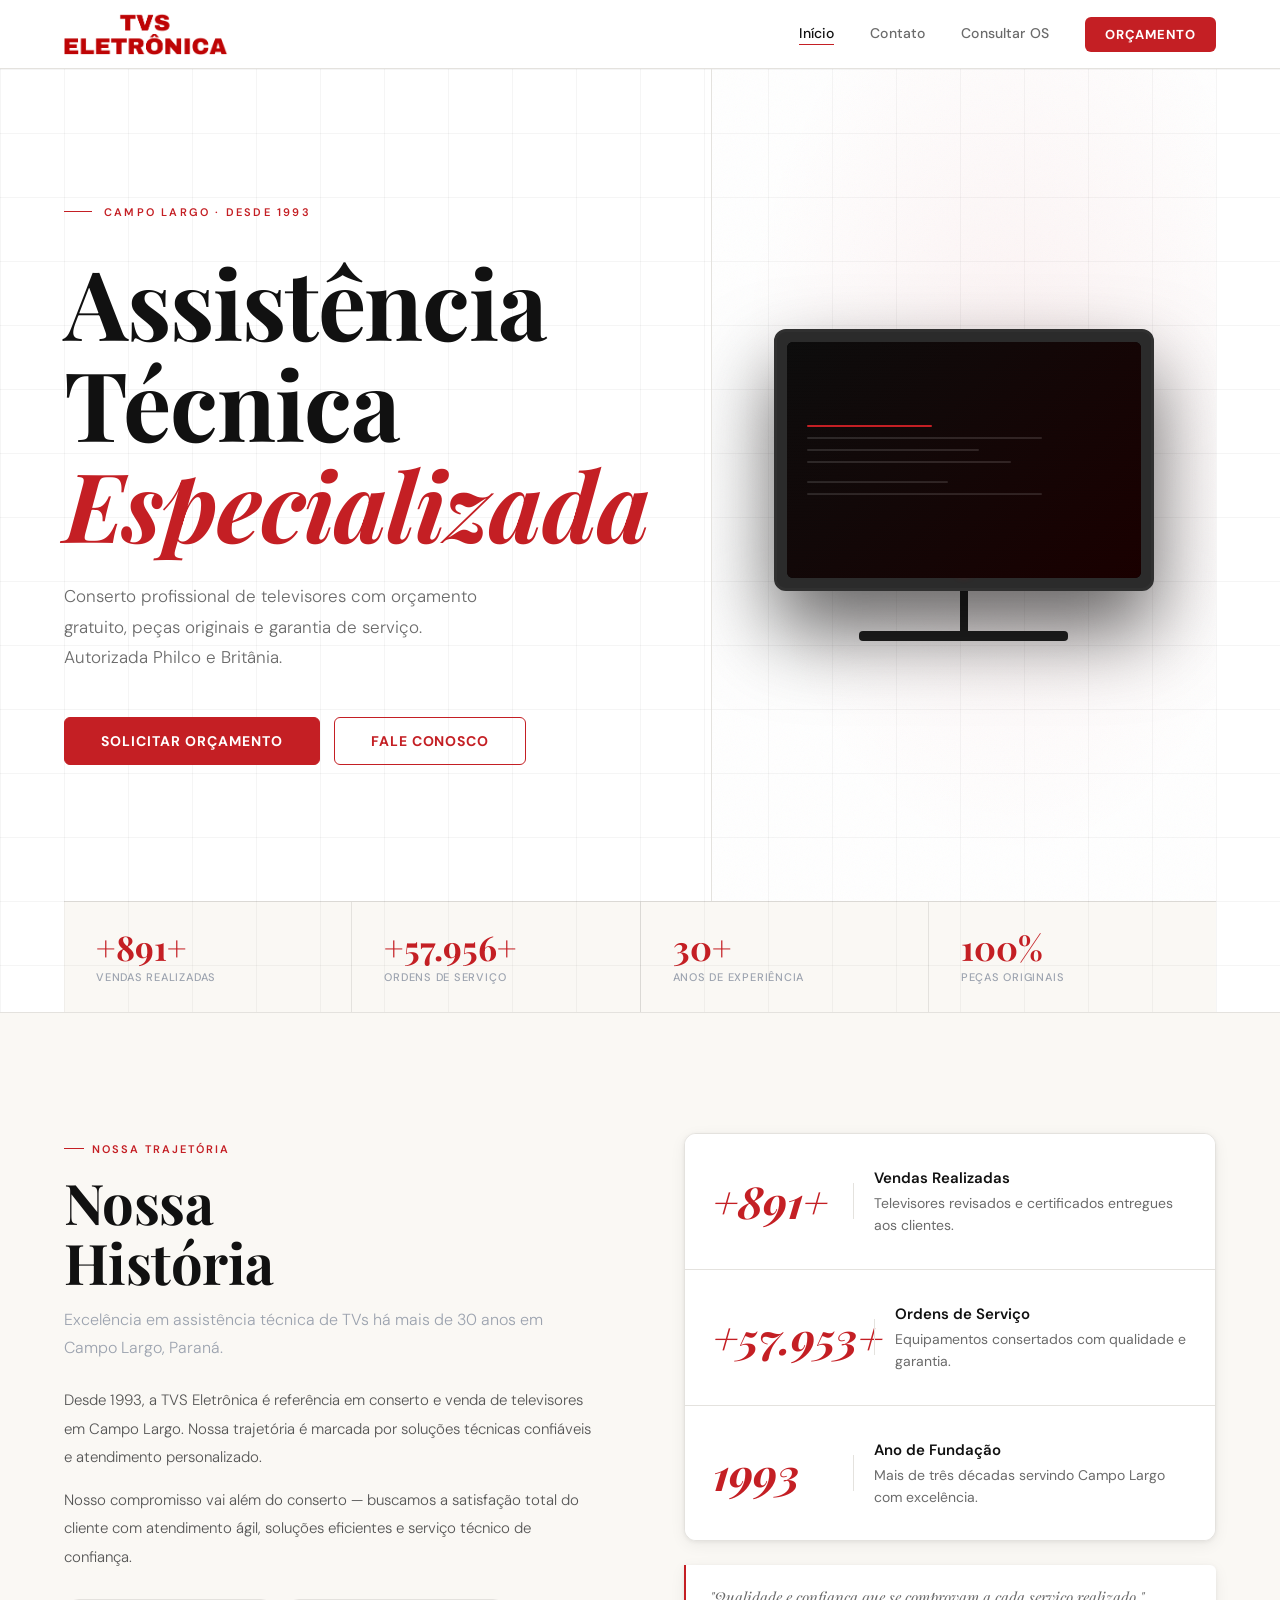
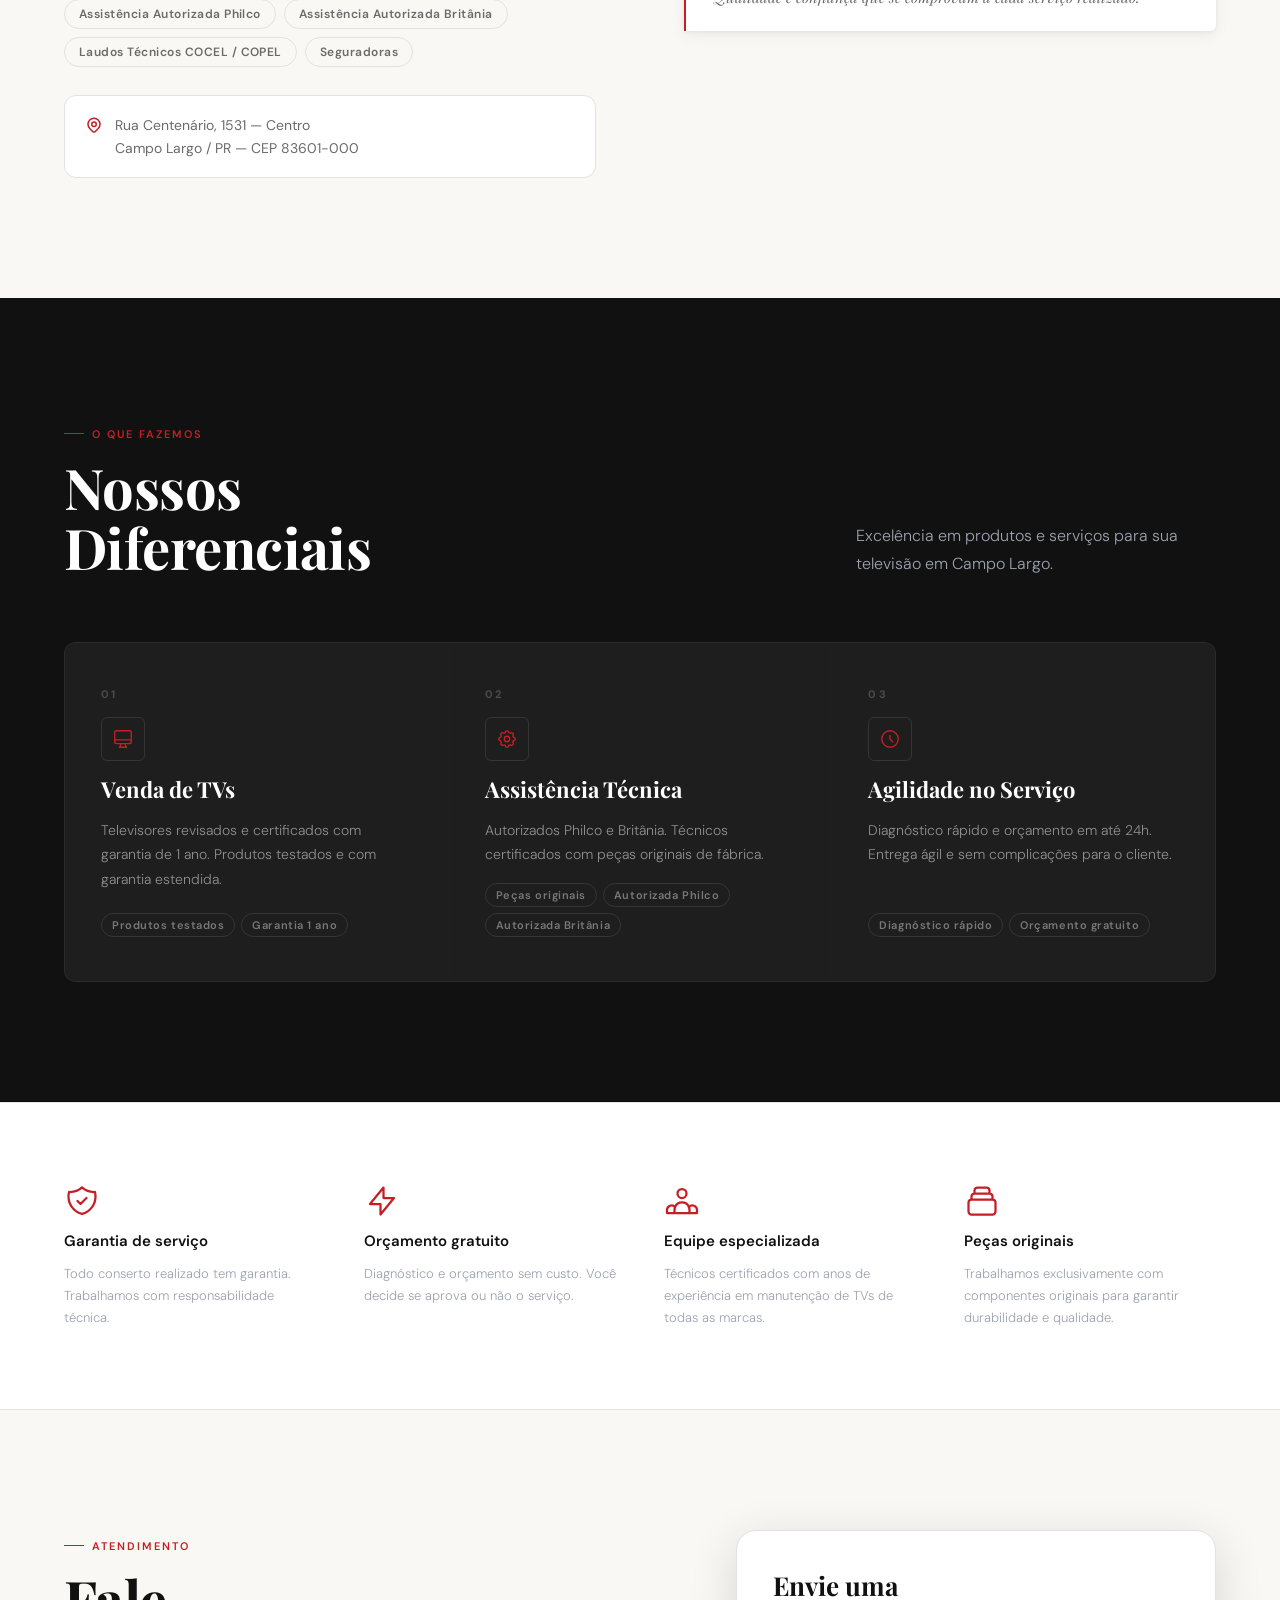
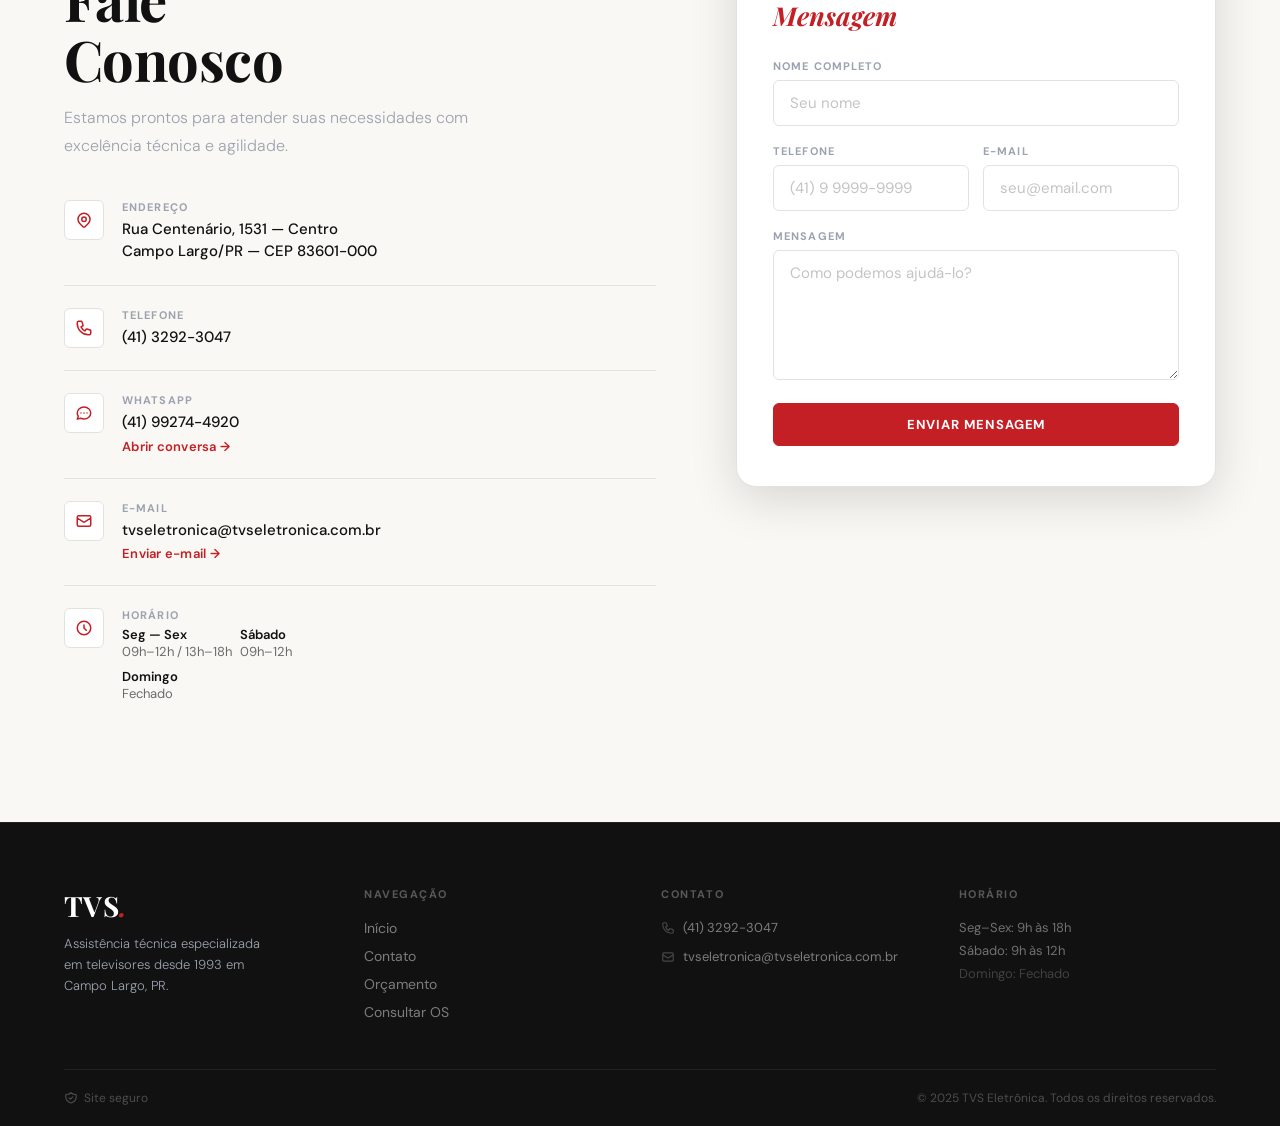
==== commit 3fafb54c: "fix: removendo o loader das paginas" ====
--- a/index.html
+++ b/index.html
@@ -13,7 +13,7 @@
 </head>
 <body>
 
-<div id="page-loader"><div class="loader-mark">TVS<em>.</em></div></div>
+
 <div id="toast-container" class="toast-wrap"></div>
 
 <!-- ===== HEADER ===== -->
--- a/css/style.css
+++ b/css/style.css
@@ -622,12 +622,6 @@
 .reveal-right{opacity:0;transform:translateX(32px);transition:opacity .6s ease,transform .6s ease}
 .reveal.on,.reveal-left.on,.reveal-right.on{opacity:1;transform:none}
 
-#page-loader{position:fixed;inset:0;z-index:9999;background:var(--black);display:flex;align-items:center;justify-content:center;transition:opacity .4s ease,visibility .4s ease}
-#page-loader.gone{opacity:0;visibility:hidden}
-.loader-mark{font-family:var(--display);font-size:40px;font-weight:700;color:var(--white)}
-.loader-mark em{font-style:italic;color:var(--red);animation:blink 1s ease infinite}
-@keyframes blink{0%,100%{opacity:1}50%{opacity:0}}
-
 /* ================================================================
    RESPONSIVE
    ================================================================ */
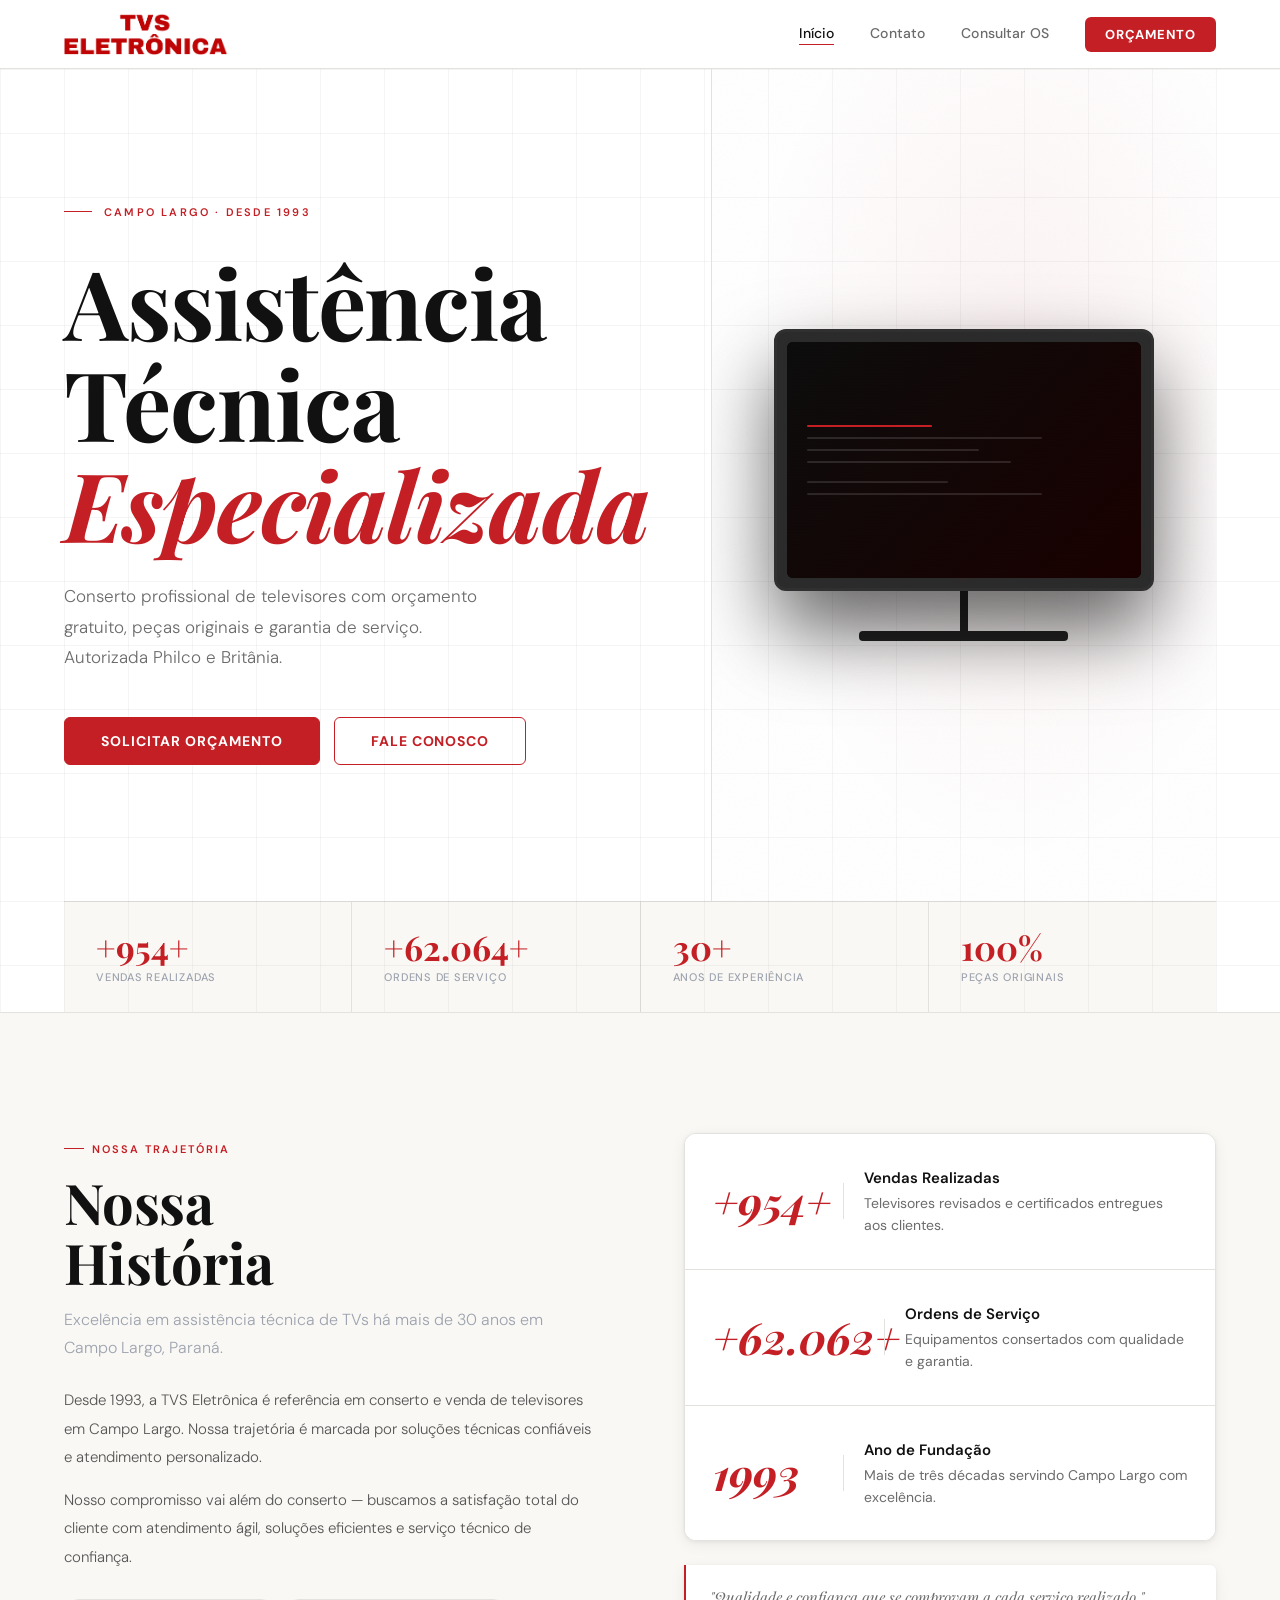
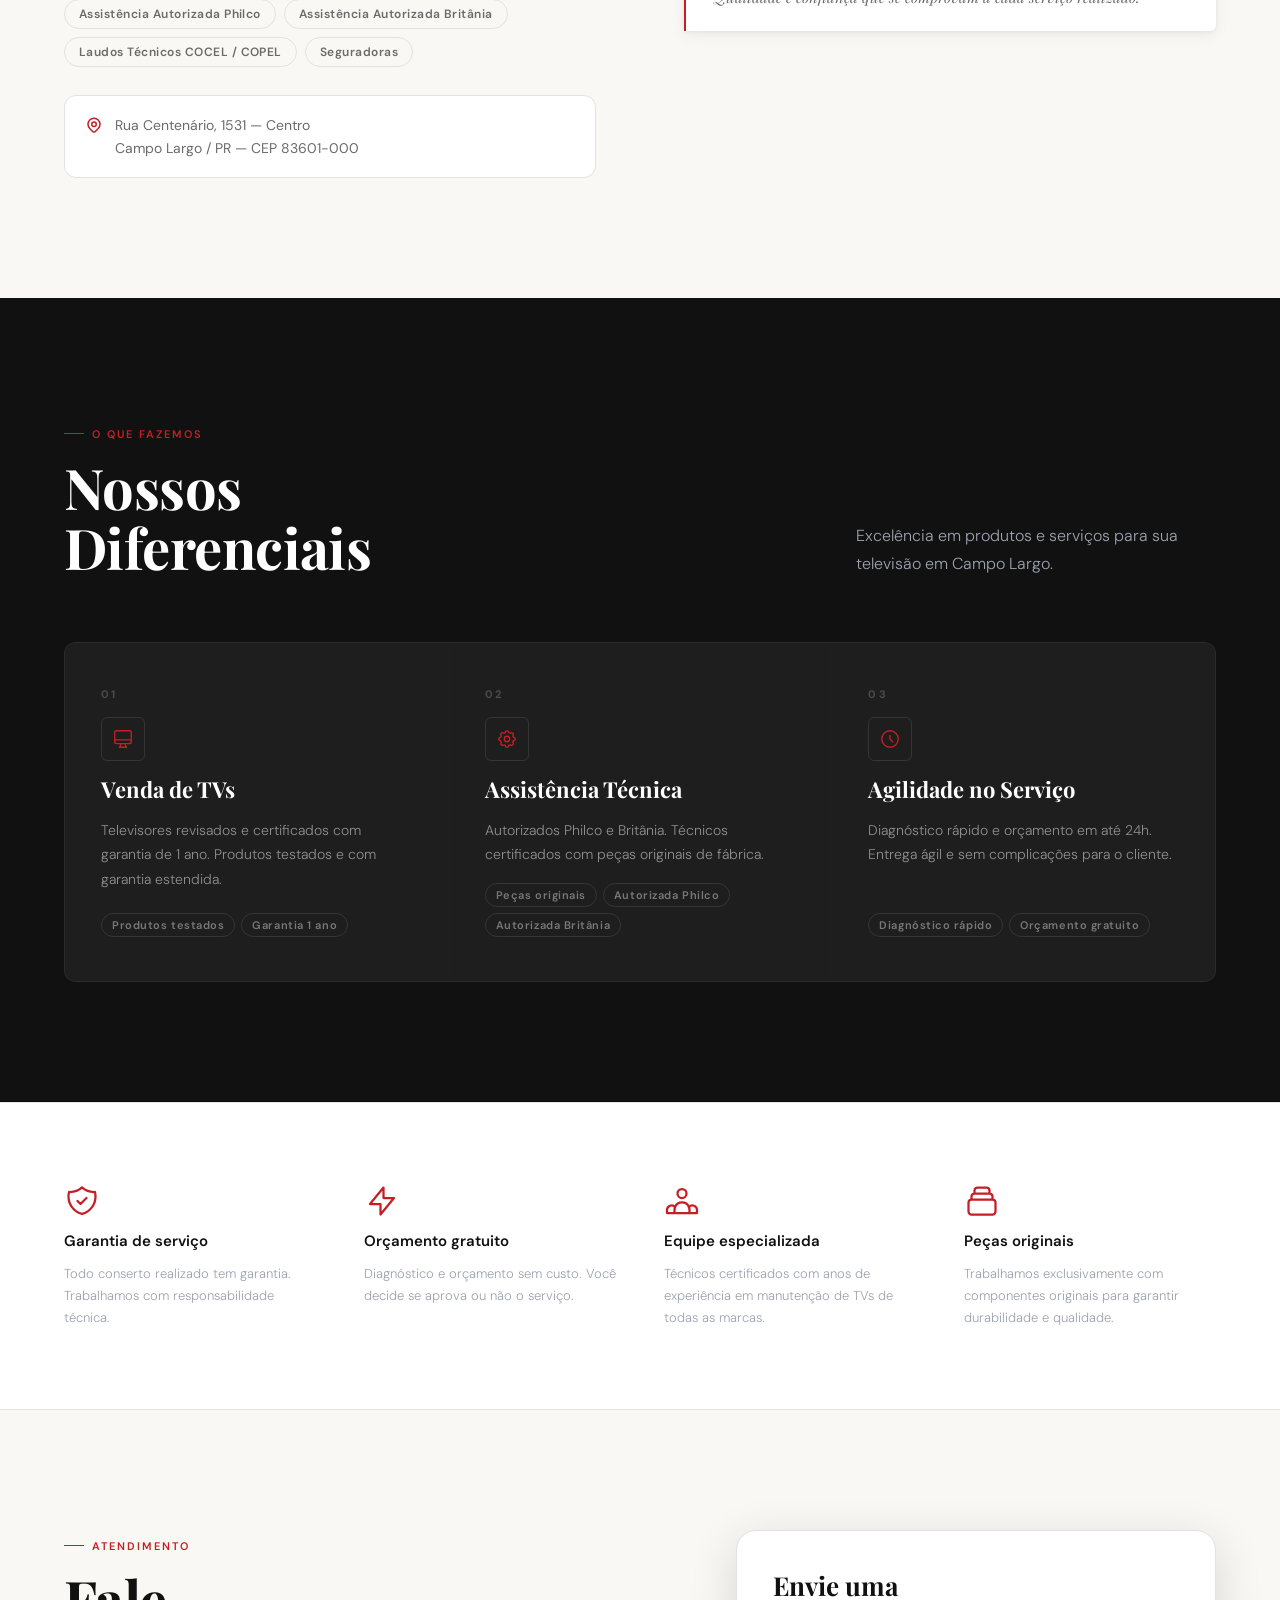
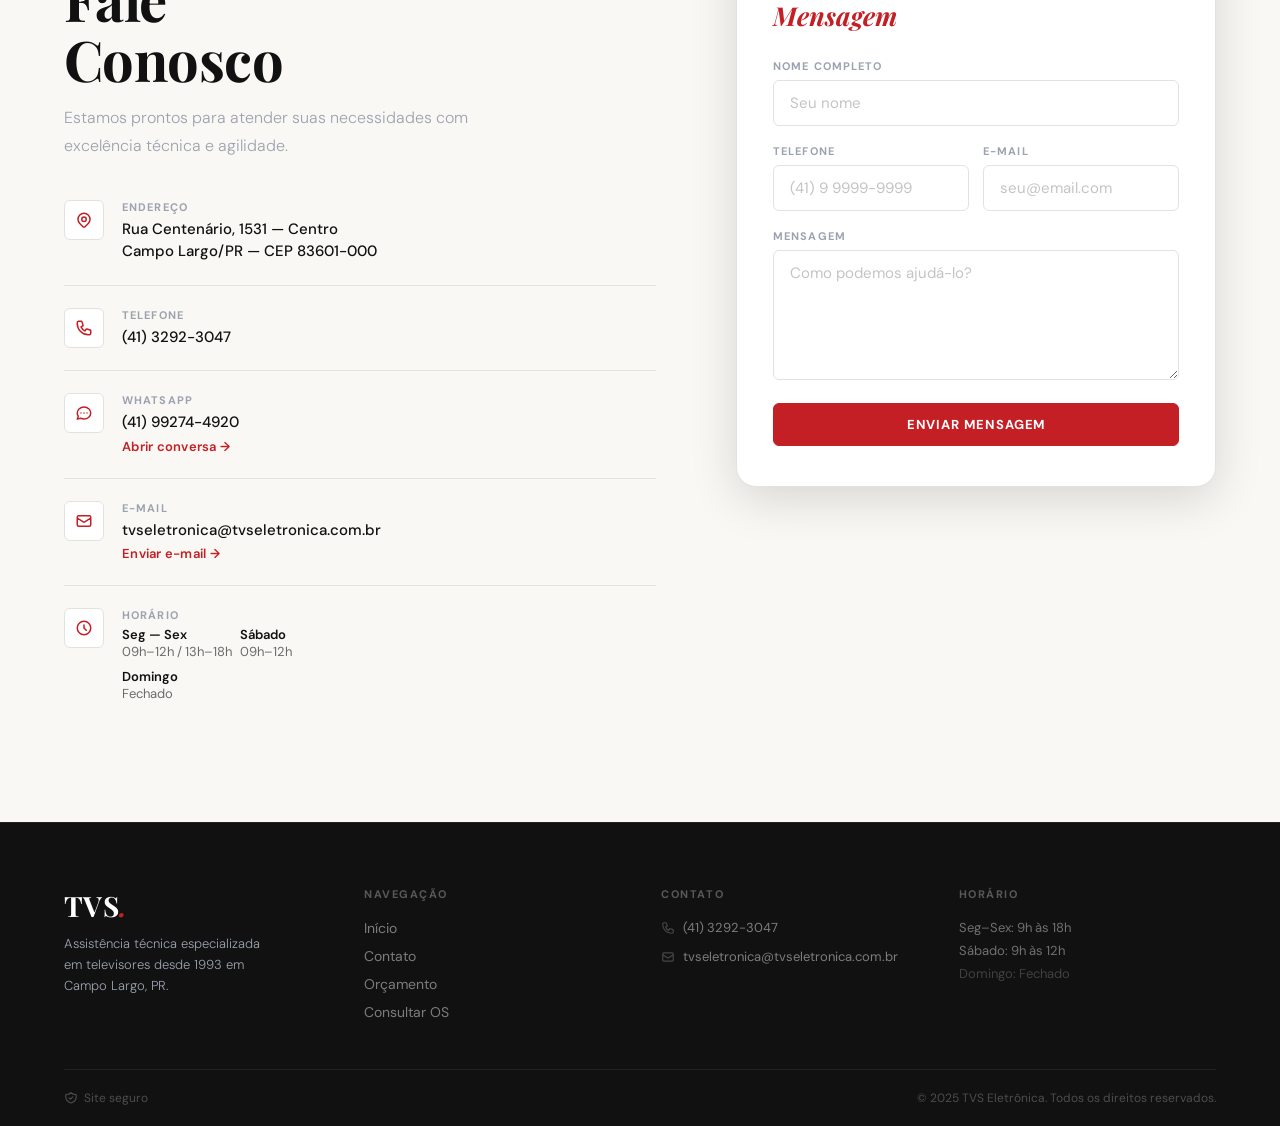
==== commit e292b7e0: "fix: arrumando layout mobile" ====
--- a/index.html
+++ b/index.html
@@ -3,8 +3,67 @@
 <head>
   <meta charset="UTF-8" />
   <meta name="viewport" content="width=device-width, initial-scale=1.0" />
-  <title>TVS Eletrônica | Assistência Técnica em Campo Largo</title>
-  <meta name="description" content="Assistência técnica especializada em televisores em Campo Largo/PR. +30 anos, autorizada Philco e Britânia. Orçamento gratuito." />
+  <title>TVS Eletrônica | Assistência Técnica em TV em Campo Largo/PR</title>
+  <meta name="description" content="Assistência técnica especializada em televisores em Campo Largo/PR. Mais de 30 anos de experiência, autorizada Philco e Britânia. Orçamento gratuito e sem compromisso." />
+  <link rel="canonical" href="https://www.tvseletronica.com/" />
+  <!-- Open Graph -->
+  <meta property="og:type"        content="website" />
+  <meta property="og:url"         content="https://www.tvseletronica.com/" />
+  <meta property="og:title"       content="TVS Eletrônica | Assistência Técnica em TV em Campo Largo/PR" />
+  <meta property="og:description" content="Assistência técnica especializada em televisores em Campo Largo/PR. Mais de 30 anos de experiência, autorizada Philco e Britânia. Orçamento gratuito." />
+  <meta property="og:image"       content="https://www.tvseletronica.com/img/tvs-logo.png" />
+  <meta property="og:locale"      content="pt_BR" />
+  <!-- Twitter Card -->
+  <meta name="twitter:card"        content="summary_large_image" />
+  <meta name="twitter:title"       content="TVS Eletrônica | Assistência Técnica em TV em Campo Largo/PR" />
+  <meta name="twitter:description" content="Assistência técnica especializada em televisores em Campo Largo/PR. Autorizada Philco e Britânia. Orçamento gratuito." />
+  <meta name="twitter:image"       content="https://www.tvseletronica.com/img/tvs-logo.png" />
+  <!-- Schema.org -->
+  <script type="application/ld+json">
+  {
+    "@context": "https://schema.org",
+    "@type": "LocalBusiness",
+    "name": "TVS Eletrônica",
+    "description": "Assistência técnica especializada em televisores em Campo Largo/PR. Autorizada Philco e Britânia.",
+    "url": "https://www.tvseletronica.com",
+    "telephone": "+55-41-3292-3047",
+    "email": "contato@tvseletronica.com",
+    "foundingDate": "1993",
+    "address": {
+      "@type": "PostalAddress",
+      "streetAddress": "Rua Centenário, 1531",
+      "addressLocality": "Campo Largo",
+      "addressRegion": "PR",
+      "postalCode": "83601-000",
+      "addressCountry": "BR"
+    },
+    "geo": {
+      "@type": "GeoCoordinates",
+      "latitude": -25.4595,
+      "longitude": -49.5271
+    },
+    "openingHoursSpecification": [
+      {
+        "@type": "OpeningHoursSpecification",
+        "dayOfWeek": ["Monday","Tuesday","Wednesday","Thursday","Friday"],
+        "opens": "09:00",
+        "closes": "18:00"
+      },
+      {
+        "@type": "OpeningHoursSpecification",
+        "dayOfWeek": "Saturday",
+        "opens": "09:00",
+        "closes": "12:00"
+      }
+    ],
+    "logo": {
+      "@type": "ImageObject",
+      "url": "https://www.tvseletronica.com/img/tvs-logo.png"
+    },
+    "image": "https://www.tvseletronica.com/img/tvs-logo.png",
+    "sameAs": ["https://www.tvseletronica.com"]
+  }
+  </script>
   <link rel="icon" type="image/x-icon"  href="img/favicon.ico" />
   <link rel="icon" type="image/svg+xml" href="img/favicon.svg" />
   <link rel="icon" type="image/png" sizes="96x96" href="img/favicon-96x96.png" />
--- a/css/style.css
+++ b/css/style.css
@@ -250,10 +250,10 @@
 @keyframes ledpulse{0%,100%{opacity:1}50%{opacity:.3}}
 
 /* Stats strip */
-.hero__stats{display:flex;border-top:1px solid var(--border-lt);background:var(--cream)}
-.hero__stat{flex:1;padding:28px 32px;border-right:1px solid var(--border-lt);display:flex;flex-direction:column;gap:6px}
+.hero__stats{display:flex;border-top:1px solid var(--border-lt);background:var(--cream);overflow:hidden}
+.hero__stat{flex:1;min-width:0;padding:28px 32px;border-right:1px solid var(--border-lt);display:flex;flex-direction:column;gap:6px}
 .hero__stat:last-child{border-right:none}
-.hero__stat-num{font-family:var(--display);font-size:34px;font-weight:700;line-height:1;color:var(--red)}
+.hero__stat-num{font-family:var(--display);font-size:34px;font-weight:700;line-height:1;color:var(--red);font-variant-numeric:tabular-nums;min-width:0}
 .hero__stat-label{font-size:11px;font-weight:500;color:var(--silver);letter-spacing:.07em;text-transform:uppercase}
 
 /* ================================================================
@@ -276,7 +276,7 @@
 /* ================================================================
    ABOUT / HISTORY
    ================================================================ */
-.about{padding:120px 0;background:var(--cream)}
+.about{padding:120px 0;background:var(--cream);overflow:hidden}
 .about__grid{display:grid;grid-template-columns:1fr 1fr;gap:88px;align-items:start}
 .about__left .section-sub{max-width:100%}
 .about__body{font-size:15px;font-weight:300;line-height:1.9;color:#555;margin-top:24px}
@@ -297,7 +297,7 @@
 }
 .cert-tag:hover{border-color:var(--red);color:var(--red)}
 
-.about__right{display:flex;flex-direction:column;border:1px solid var(--border-lt);border-radius:var(--r-md);overflow:hidden;background:var(--white);box-shadow:var(--shadow)}
+.about__right{display:flex;flex-direction:column;border:1px solid var(--border-lt);border-radius:var(--r-md);overflow:hidden;background:var(--white);box-shadow:var(--shadow);max-width:100%}
 .achiev-item{
   background:var(--white);padding:32px 28px;
   display:flex;align-items:center;gap:20px;
@@ -305,7 +305,7 @@
 }
 .achiev-item:last-child{border-bottom:none}
 .achiev-item:hover{background:var(--cream)}
-.achiev-num{font-family:var(--display);font-size:44px;font-weight:700;font-style:italic;line-height:1;color:var(--red);min-width:120px}
+.achiev-num{font-family:var(--display);font-size:44px;font-weight:700;font-style:italic;line-height:1;color:var(--red);min-width:110px;font-variant-numeric:tabular-nums}
 .achiev-divider{width:1px;height:36px;background:var(--border-lt);flex-shrink:0}
 .achiev-text{font-size:14px;font-weight:400;color:var(--mute);line-height:1.6}
 .achiev-text strong{display:block;font-size:15px;font-weight:600;color:var(--ink);margin-bottom:2px}
@@ -621,6 +621,9 @@
 .reveal-left{opacity:0;transform:translateX(-32px);transition:opacity .6s ease,transform .6s ease}
 .reveal-right{opacity:0;transform:translateX(32px);transition:opacity .6s ease,transform .6s ease}
 .reveal.on,.reveal-left.on,.reveal-right.on{opacity:1;transform:none}
+@media(max-width:768px){
+  .reveal-left,.reveal-right{transform:translateY(24px)}
+}
 
 /* ================================================================
    RESPONSIVE
@@ -649,6 +652,10 @@
   .whyus__grid{grid-template-columns:1fr}
   .form-row{grid-template-columns:1fr}
   .order-actions{flex-direction:column}
+  .about__address{max-width:100%;box-sizing:border-box;word-break:break-word}
+  .achiev-item{padding:20px 16px;gap:12px}
+  .achiev-num{font-size:32px;min-width:80px}
+  .achiev-divider{height:28px}
   .order-actions .btn-reject,.order-actions .btn-approve{justify-content:center}
   .footer-top{grid-template-columns:1fr}
   .footer-top>:first-child{grid-column:auto}
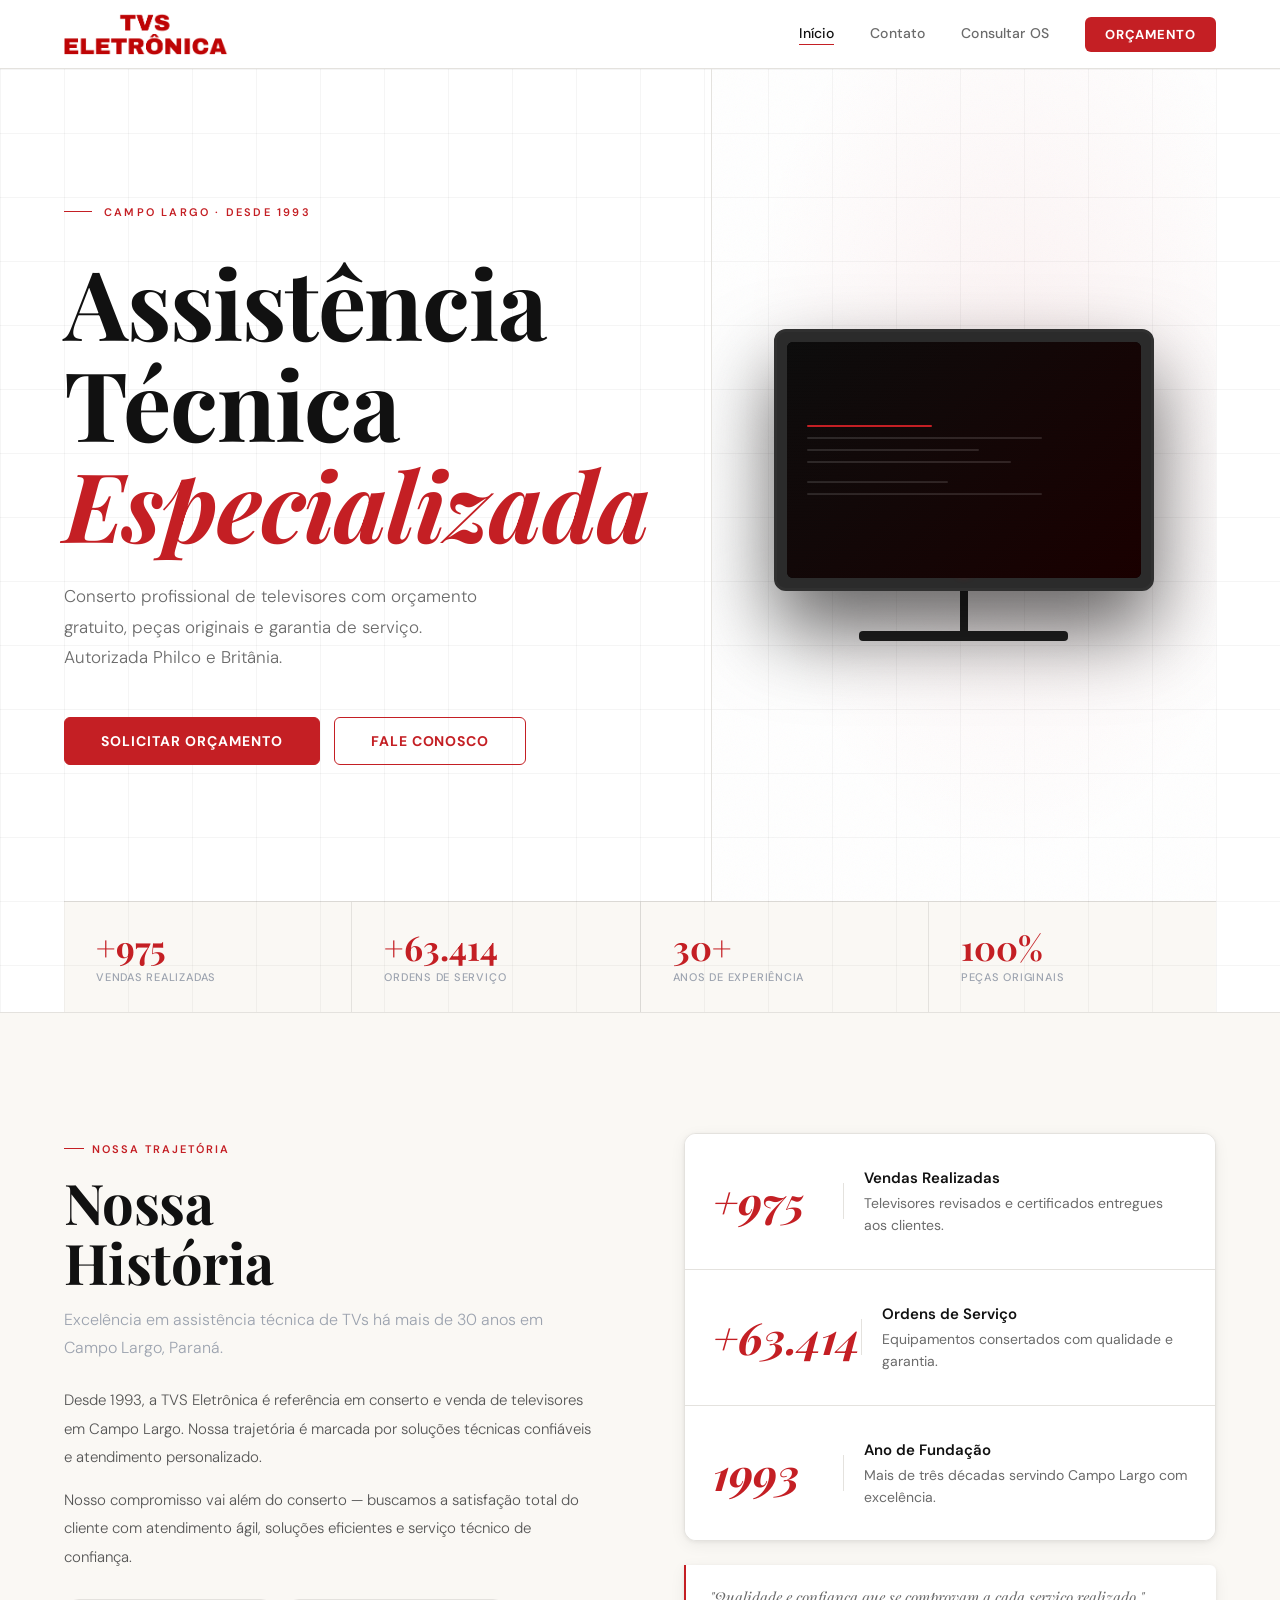
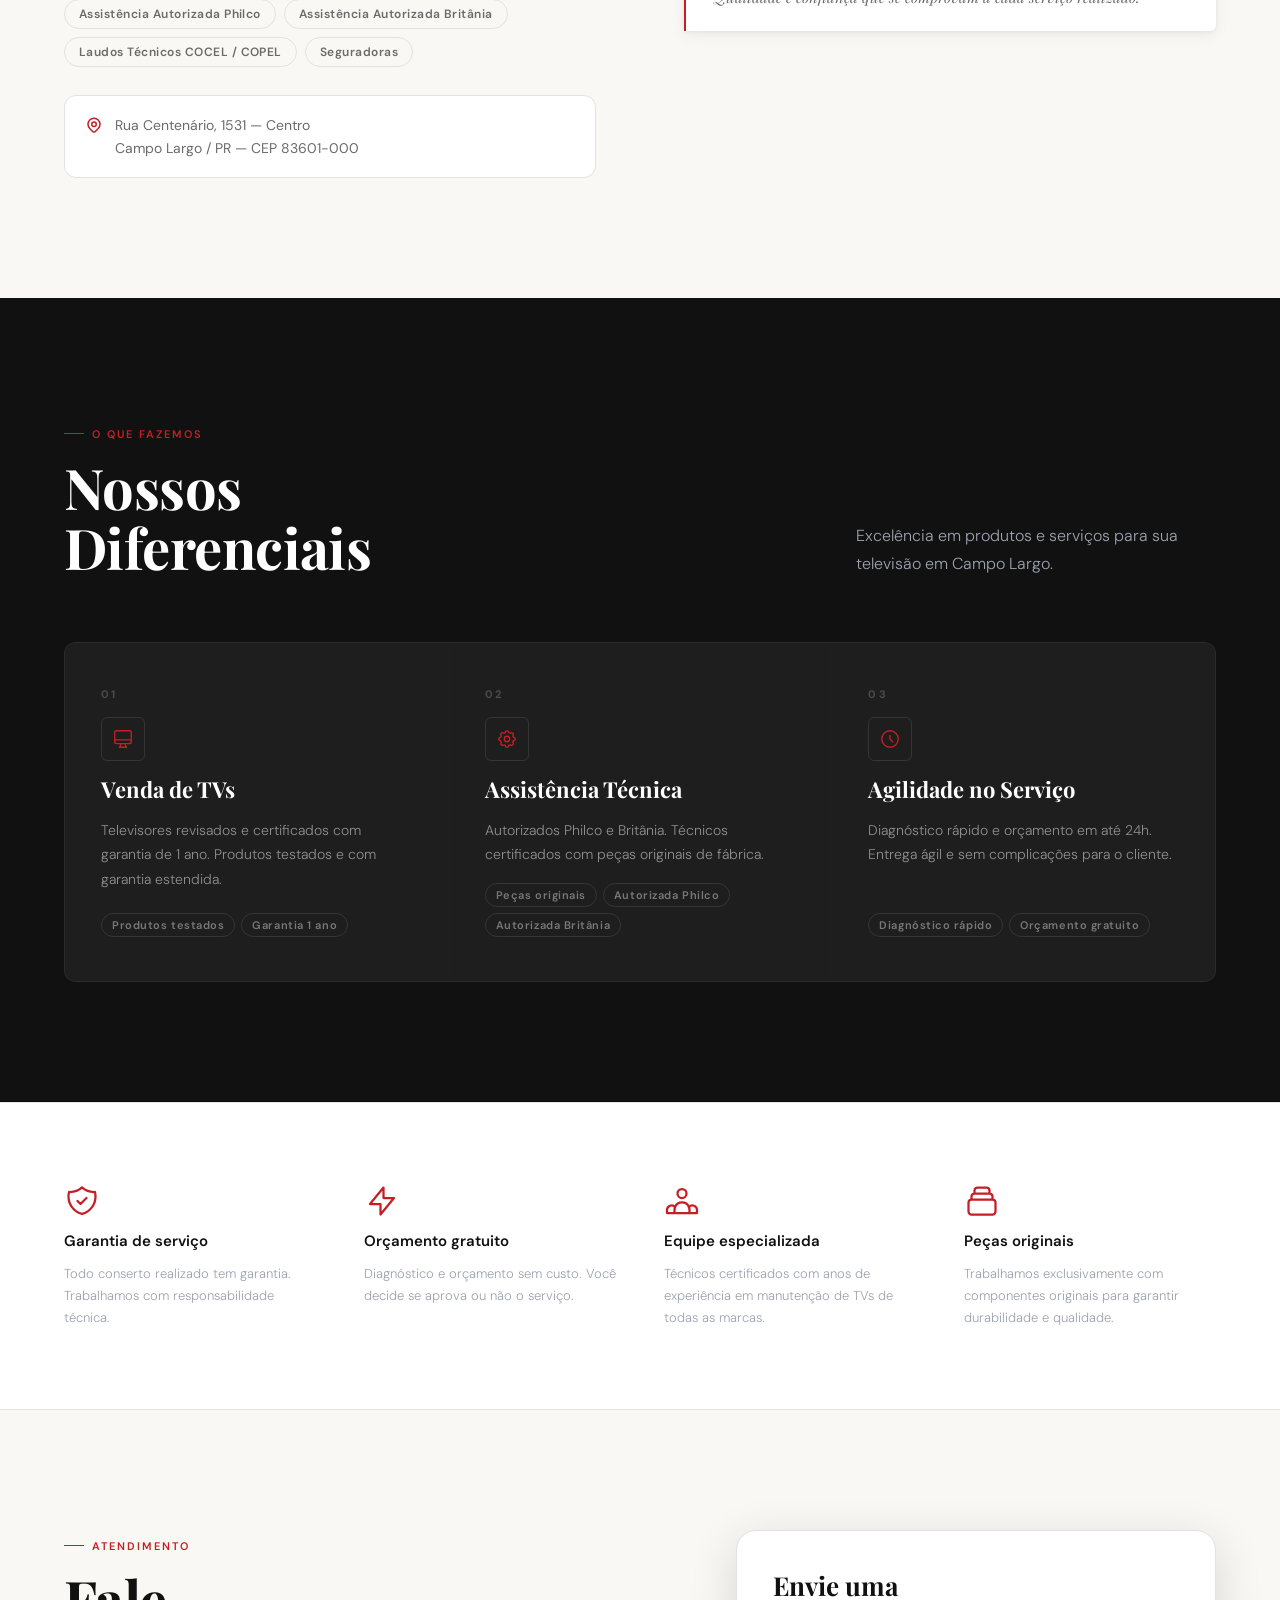
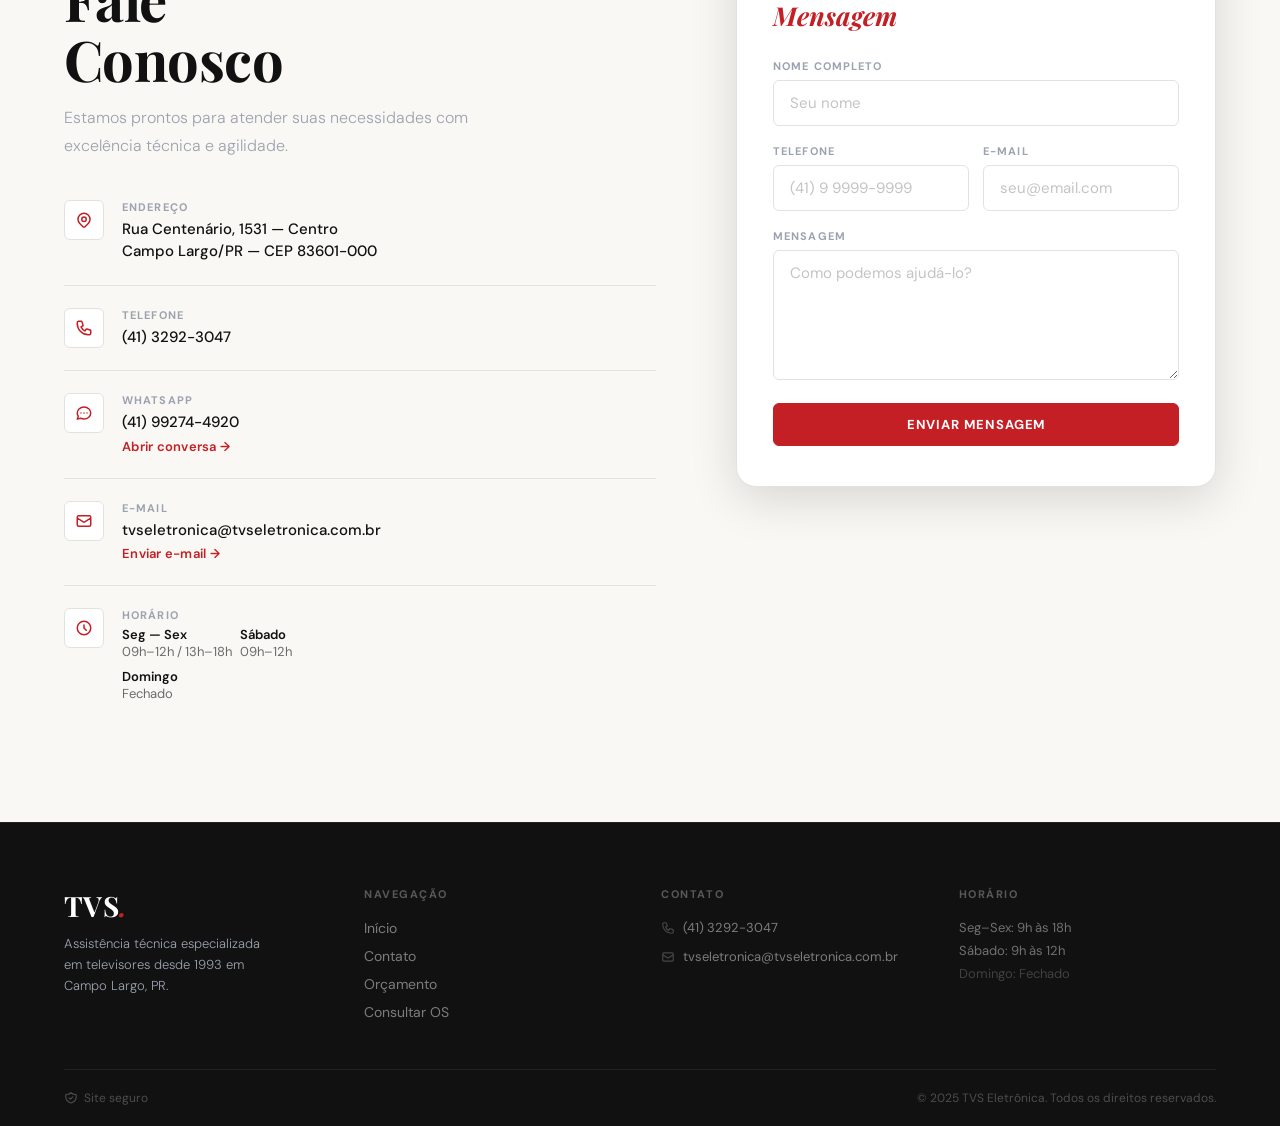
==== commit 105ea3da: "fix: bug visual landing page" ====
--- a/index.html
+++ b/index.html
@@ -167,11 +167,11 @@
   <!-- Stats bar -->
   <div class="hero__stats container" style="padding-left:0;padding-right:0">
     <div class="hero__stat">
-      <div class="hero__stat-num" data-counter data-target="1000" data-suffix="+" data-prefix="+">+1.000</div>
+      <div class="hero__stat-num" data-counter data-target="1000" data-prefix="+">+1.000</div>
       <div class="hero__stat-label">Vendas realizadas</div>
     </div>
     <div class="hero__stat">
-      <div class="hero__stat-num" data-counter data-target="65000" data-suffix="+" data-prefix="+">+65.000</div>
+      <div class="hero__stat-num" data-counter data-target="65000" data-prefix="+">+65.000</div>
       <div class="hero__stat-label">Ordens de serviço</div>
     </div>
     <div class="hero__stat">
@@ -221,7 +221,7 @@
       <div class="reveal-right">
         <div class="about__right">
           <div class="achiev-item">
-            <div class="achiev-num" data-counter data-target="1000" data-suffix="+" data-prefix="+">+1.000</div>
+            <div class="achiev-num" data-counter data-target="1000" data-prefix="+">+1.000</div>
             <div class="achiev-divider"></div>
             <div class="achiev-text">
               <strong>Vendas Realizadas</strong>
@@ -229,7 +229,7 @@
             </div>
           </div>
           <div class="achiev-item">
-            <div class="achiev-num" data-counter data-target="65000" data-suffix="+" data-prefix="+">+65.000</div>
+            <div class="achiev-num" data-counter data-target="65000" data-prefix="+">+65.000</div>
             <div class="achiev-divider"></div>
             <div class="achiev-text">
               <strong>Ordens de Serviço</strong>
--- a/css/style.css
+++ b/css/style.css
@@ -653,9 +653,9 @@
   .form-row{grid-template-columns:1fr}
   .order-actions{flex-direction:column}
   .about__address{max-width:100%;box-sizing:border-box;word-break:break-word}
-  .achiev-item{padding:20px 16px;gap:12px}
-  .achiev-num{font-size:32px;min-width:80px}
-  .achiev-divider{height:28px}
+  .achiev-item{flex-direction:column;align-items:flex-start;padding:20px 16px;gap:8px}
+  .achiev-num{font-size:36px;min-width:0}
+  .achiev-divider{display:none}
   .order-actions .btn-reject,.order-actions .btn-approve{justify-content:center}
   .footer-top{grid-template-columns:1fr}
   .footer-top>:first-child{grid-column:auto}
